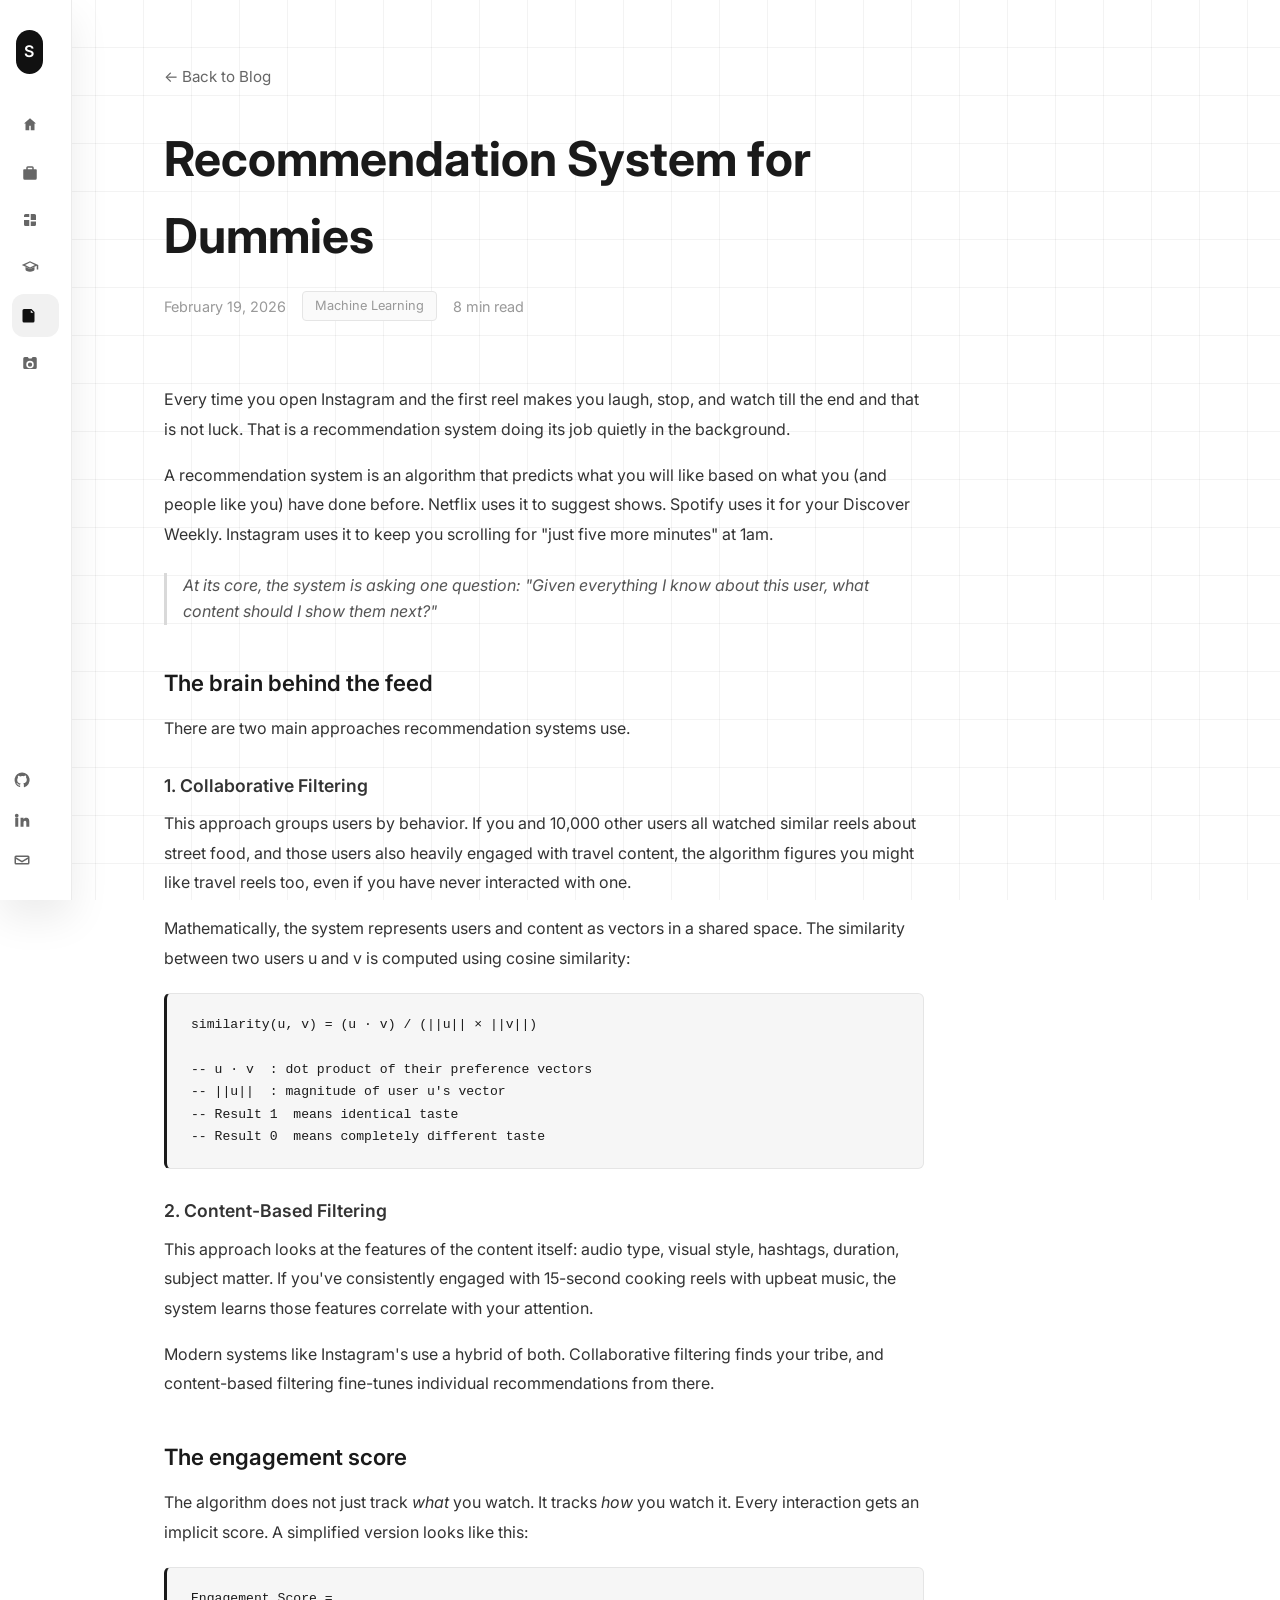
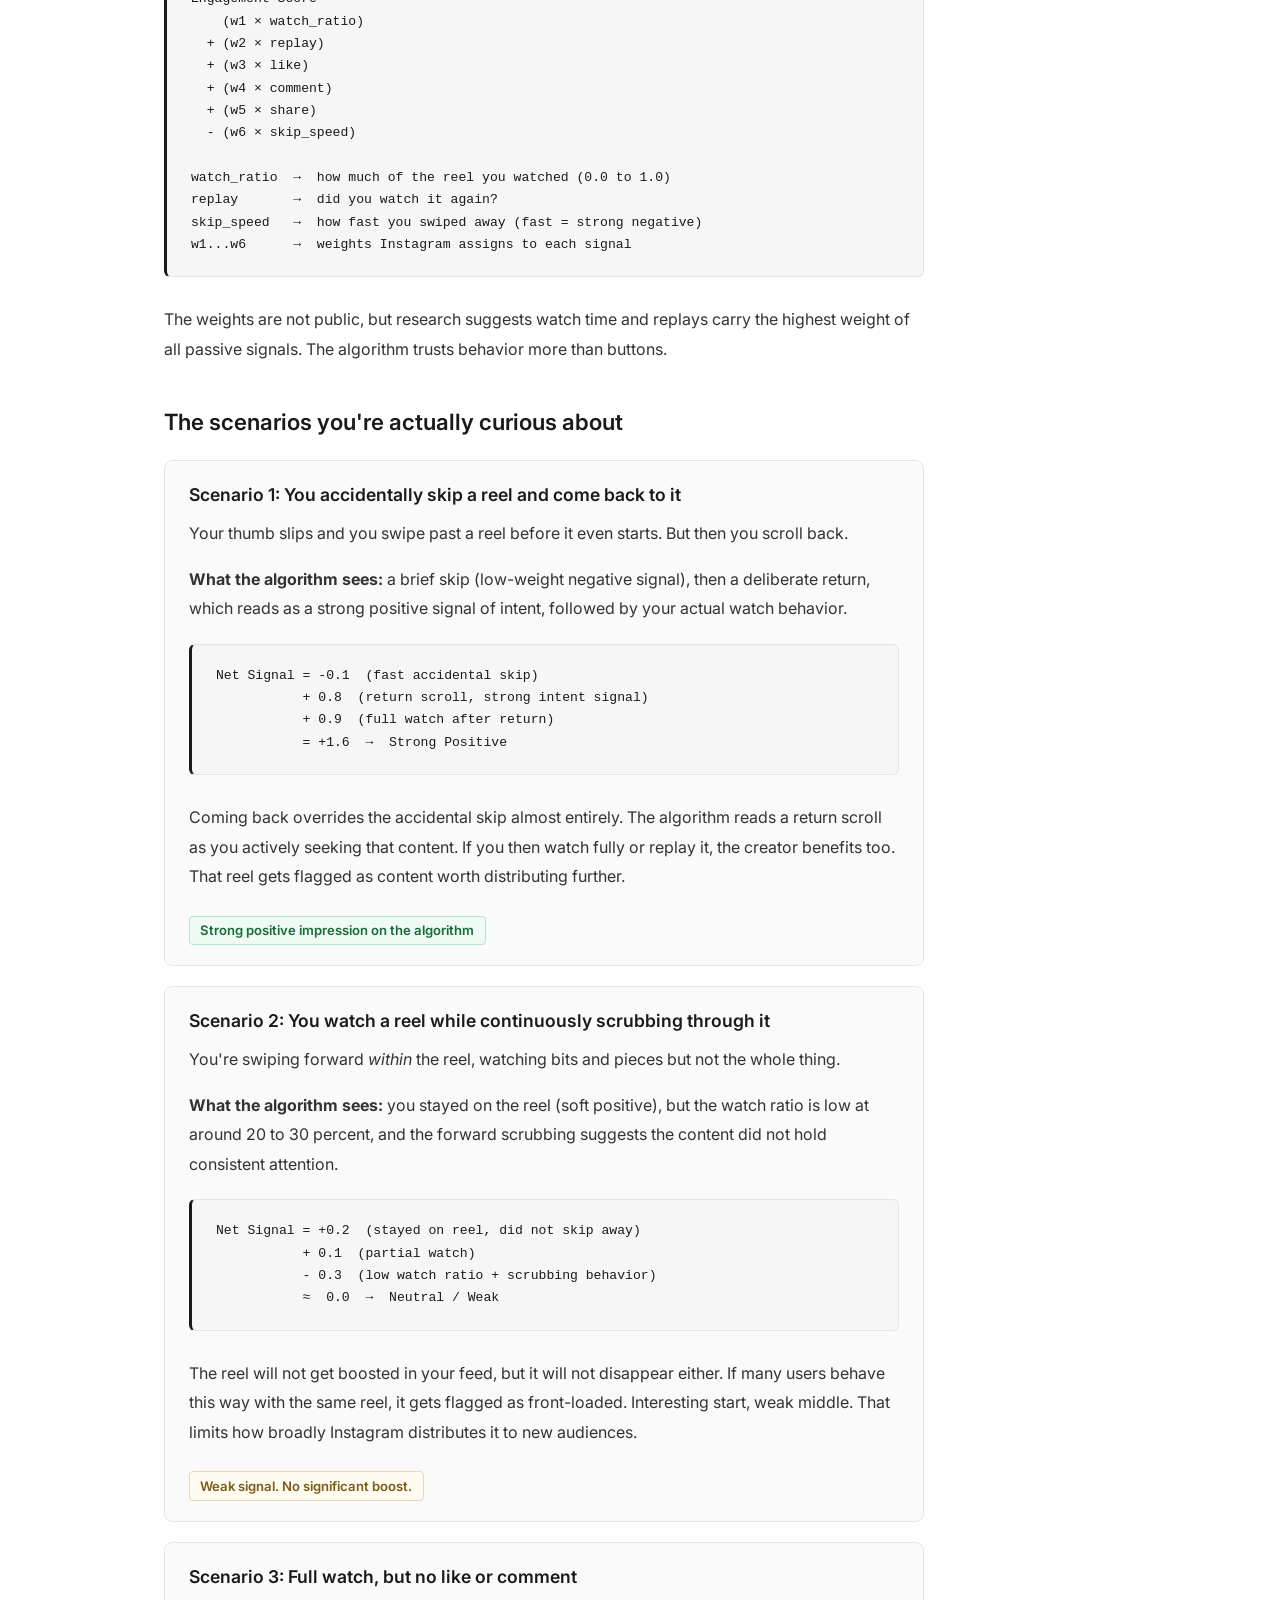
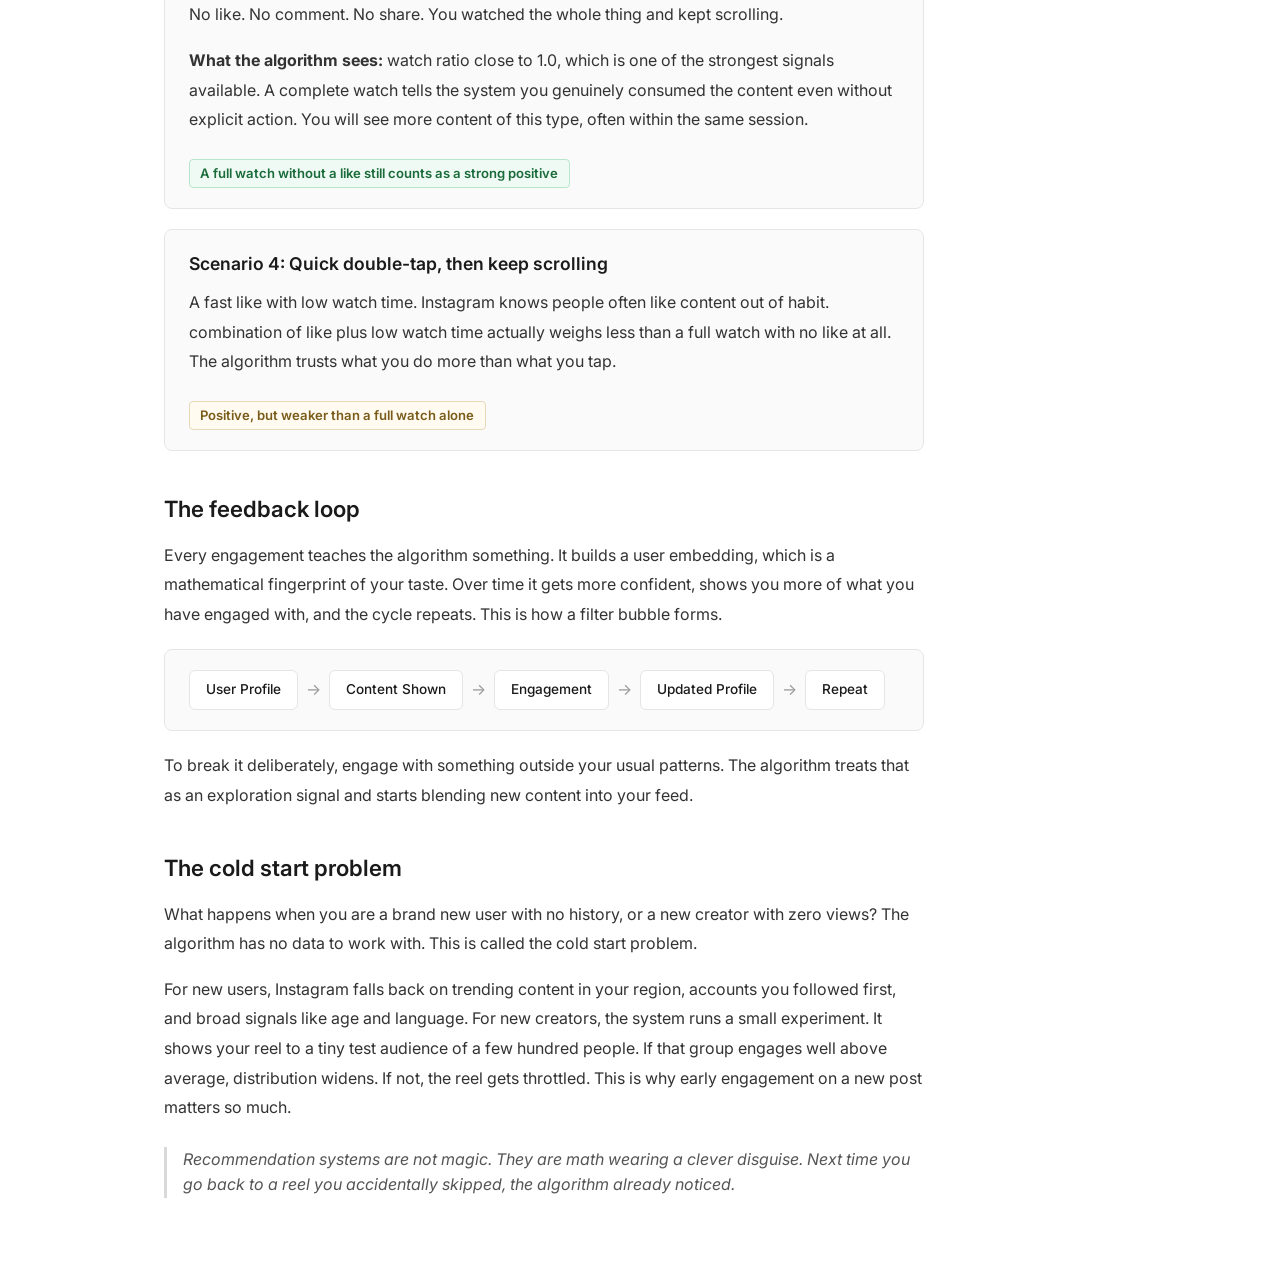
==== blog-recommendation-systems.html @ d97e8e9a "grammar" ====
<!DOCTYPE html>
<html lang="en">
<head>
    <meta charset="UTF-8">
    <meta name="viewport" content="width=device-width, initial-scale=1.0">
    <title>Recommendation Systems for Dummies | Saisrinivas</title>
    <style>
        @import url('https://fonts.googleapis.com/css2?family=Inter:wght@300;400;500;600;700&display=swap');
        
        * { margin: 0; padding: 0; box-sizing: border-box; }
        body { font-family: 'Inter', sans-serif; background: #fff; color: #1a1a1a; line-height: 1.6; position: relative; }

        ::selection {
            background: rgba(15, 118, 110, 0.2);
            color: #0f2a27;
        }

        body::before {
            content: "";
            position: fixed;
            inset: 0;
            background-image:
                linear-gradient(transparent 47px, rgba(0, 0, 0, 0.12) 48px),
                linear-gradient(90deg, transparent 47px, rgba(0, 0, 0, 0.12) 48px);
            background-size: 48px 48px;
            opacity: 0.8;
            pointer-events: none;
            z-index: 0;
        }
        
        .sidebar { position: fixed; left: 0; top: 0; bottom: 0; width: 96px; background: rgba(255, 255, 255, 0.82); -webkit-backdrop-filter: blur(18px) saturate(160%); backdrop-filter: blur(18px) saturate(160%); border-right: 1px solid rgba(0, 0, 0, 0.08); box-shadow: 0 18px 40px rgba(0, 0, 0, 0.08); padding: 1.5rem 1rem; display: flex; gap: 0.75rem; z-index: 1000; overflow: hidden; transition: width 0.25s ease; }
        .sidebar:hover, .sidebar:focus-within { width: 320px; }
        .sidebar-rail { width: 64px; background: transparent; border: none; padding: 0.5rem 0.25rem 0.5rem 0; display: flex; flex-direction: column; justify-content: space-between; border-right: 1px solid rgba(0, 0, 0, 0.08); }
        .rail-stack { display: flex; flex-direction: column; gap: 0.75rem; align-items: center; }
        .rail-logo { width: 44px; height: 44px; border-radius: 14px; background: #111111; color: #ffffff; display: grid; place-items: center; font-weight: 600; letter-spacing: 0.02em; }
        .rail-item { width: 40px; height: 40px; border-radius: 12px; display: grid; place-items: center; color: #5a5a5a; border: 1px solid transparent; transition: all 0.2s ease; text-decoration: none; }
        .rail-item:hover, .rail-item.active { background: #f1f1f1; color: #111111; border-color: #e5e5e5; }
        .rail-item svg { width: 18px; height: 18px; display: block; }
        .sidebar-main { flex: 1; background: transparent; border: none; border-radius: 0; padding: 0.5rem 0 0.5rem 0.75rem; box-shadow: none; display: flex; flex-direction: column; min-height: 100%; opacity: 0; transform: translateX(-12px); pointer-events: none; transition: opacity 0.2s ease, transform 0.2s ease; }
        .sidebar:hover .sidebar-main, .sidebar:focus-within .sidebar-main { opacity: 1; transform: translateX(0); pointer-events: auto; }
        .logo { font-size: 1.7rem; font-weight: 700; color: #1a1a1a; margin-bottom: 0.5rem; text-decoration: none; letter-spacing: -0.01em; }
        .subtitle { font-size: 0.72rem; text-transform: uppercase; letter-spacing: 0.3em; color: rgba(102, 102, 102, 0.8); margin-bottom: 2rem; }
        .nav-label, .social-label { font-size: 0.7rem; text-transform: uppercase; letter-spacing: 0.2em; color: rgba(102, 102, 102, 0.7); }
        .nav-label { margin-top: 1.5rem; padding-top: 1.5rem; border-top: 1px solid #e5e5e5; margin-bottom: 1rem; }
        .social-label { margin-top: 2rem; padding-top: 1.5rem; border-top: 1px solid #e5e5e5; margin-bottom: 0.75rem; }
        .nav-links { list-style: none; flex: 1; }
        .nav-links li { margin-bottom: 0.25rem; }
        .nav-links a { display: block; padding: 0.55rem 0.75rem 0.55rem 1.5rem; color: #666; text-decoration: none; border-radius: 8px; transition: all 0.2s ease; font-size: 0.95rem; position: relative; }
        .nav-links a::before { content: ""; position: absolute; left: 0; top: 50%; width: 12px; height: 1px; background: transparent; transform: translateY(-50%); transition: background 0.2s ease; }
        .nav-links a:hover, .nav-links a.active { color: #1a1a1a; }
        .nav-links a:hover::before, .nav-links a.active::before { background: #1a1a1a; }
        .social-links { display: flex; gap: 1rem; padding-top: 0; }
        .social-links a { color: #666; text-decoration: none; transition: color 0.2s ease; display: inline-flex; align-items: center; justify-content: center; width: 32px; height: 32px; border-radius: 8px; border: 1px solid transparent; }
        .social-links a:hover { color: #1a1a1a; border-color: #e5e5e5; }
        .social-links svg { width: 18px; height: 18px; display: block; }

        .sidebar { position: fixed; left: 0; top: 0; bottom: 0; width: 96px; background: rgba(255, 255, 255, 0.82); -webkit-backdrop-filter: blur(18px) saturate(160%); backdrop-filter: blur(18px) saturate(160%); border-right: 1px solid rgba(0, 0, 0, 0.08); box-shadow: 0 18px 40px rgba(0, 0, 0, 0.08); padding: 1.5rem 1rem; display: flex; flex-direction: column; gap: 0.75rem; z-index: 1000; overflow: hidden; transition: width 0.25s ease; }
        .sidebar:hover, .sidebar:focus-within, .sidebar.active { width: 260px; }
        .brand { display: flex; align-items: center; gap: 0.75rem; padding: 0 0.25rem; }
        .brand-mark { width: 44px; height: 44px; border-radius: 14px; background: #111111; color: #ffffff; display: grid; place-items: center; font-weight: 600; letter-spacing: 0.02em; text-decoration: none; }
        .brand-text { display: flex; flex-direction: column; gap: 0.15rem; max-width: 0; opacity: 0; overflow: hidden; white-space: nowrap; transform: translateX(-6px); transition: max-width 0.25s ease, opacity 0.2s ease, transform 0.2s ease; }
        .brand-text .logo { margin-bottom: 0; font-size: 1.05rem; }
        .brand-text .subtitle { margin-bottom: 0; }
        .nav-label, .social-label { max-width: 0; opacity: 0; overflow: hidden; white-space: nowrap; transform: translateX(-6px); transition: max-width 0.25s ease, opacity 0.2s ease, transform 0.2s ease; }
        .nav-links a { display: flex; align-items: center; gap: 0.75rem; padding: 0.6rem 0.75rem; border-radius: 12px; justify-content: center; }
        .nav-links a::before { display: none; }
        .nav-links a:hover, .nav-links a.active { background: #f1f1f1; color: #111111; }
        .nav-links a svg, .social-links a svg { width: 18px; height: 18px; display: block; flex: 0 0 auto; }
        .nav-links a span, .social-links a span { max-width: 0; opacity: 0; overflow: hidden; white-space: nowrap; transform: translateX(-6px); transition: max-width 0.25s ease, opacity 0.2s ease, transform 0.2s ease; }
        .social-links { display: flex; flex-direction: column; gap: 0.5rem; padding-top: 0; }
        .social-links a { display: flex; align-items: center; gap: 0.75rem; padding: 0.55rem 0.75rem; border-radius: 12px; justify-content: center; }
        .brand:hover .brand-text, .brand:focus-within .brand-text { max-width: 240px; opacity: 1; transform: translateX(0); }
        .sidebar:hover .nav-label, .sidebar:hover .social-label, .sidebar:focus-within .nav-label, .sidebar:focus-within .social-label, .sidebar.active .nav-label, .sidebar.active .social-label { max-width: 240px; opacity: 1; transform: translateX(0); }
        .nav-links a:hover, .nav-links a:focus-visible, .social-links a:hover, .social-links a:focus-visible { justify-content: flex-start; }
        .nav-links a:hover span, .nav-links a:focus-visible span, .social-links a:hover span, .social-links a:focus-visible span { max-width: 240px; opacity: 1; transform: translateX(0); }
        .main-content { margin-left: 120px; transition: margin-left 0.25s ease; }
        .sidebar:hover ~ .main-content, .sidebar:focus-within ~ .main-content, .sidebar.active ~ .main-content { margin-left: 300px; }
        
        .main-content { margin-left: 120px; padding: 4rem; max-width: 900px; position: relative; z-index: 1; transition: margin-left 0.25s ease; }
        .sidebar:hover ~ .main-content, .sidebar:focus-within ~ .main-content { margin-left: 340px; }
        .page-header { margin-bottom: 4rem; }
        .page-label { font-size: 0.85rem; color: #666; text-transform: uppercase; letter-spacing: 1px; margin-bottom: 1rem; }
        h1 { font-size: 3rem; font-weight: 700; margin-bottom: 1rem; }
        .page-description { font-size: 1.1rem; color: #666; line-height: 1.7; }
        
        .blog-list { display: flex; flex-direction: column; gap: 3rem; }
        .blog-post { padding-bottom: 3rem; border-bottom: 1px solid #e5e5e5; text-decoration: none; display: block; transition: transform 0.2s ease; }
        .blog-post:last-child { border-bottom: none; }
        .blog-post:hover { transform: translateX(8px); }
        .blog-post:hover h2 { color: #666; }
        .post-meta { font-size: 0.9rem; color: #999; margin-bottom: 1rem; display: flex; gap: 1rem; align-items: center; flex-wrap: wrap; }
        .post-tag { padding: 0.25rem 0.75rem; background: #fafafa; border: 1px solid #e5e5e5; border-radius: 4px; font-size: 0.8rem; }
        .blog-post h2 { font-size: 1.75rem; font-weight: 600; margin-bottom: 0.75rem; transition: color 0.2s ease; }
        .blog-post p { color: #666; line-height: 1.7; }
        .back-link { display: inline-flex; align-items: center; gap: 0.4rem; text-decoration: none; color: #666; font-size: 0.95rem; transition: color 0.2s ease; margin-bottom: 2rem; }
        .back-link:hover { color: #1a1a1a; }
        .article-content { max-width: 760px; }
        .article-content h2 { font-size: 1.4rem; font-weight: 600; margin: 2.5rem 0 0.85rem; }
        .article-content h3 { font-size: 1.1rem; font-weight: 600; margin: 1.75rem 0 0.6rem; color: #333; }
        .article-content p { color: #333; line-height: 1.85; margin-bottom: 1rem; }
        .article-content ul { margin: 0.5rem 0 1.25rem 1.25rem; color: #333; }
        .article-content li { margin-bottom: 0.5rem; line-height: 1.7; }
        .article-content blockquote { margin: 1.5rem 0; padding-left: 1rem; border-left: 3px solid #d9d9d9; color: #555; font-style: italic; }
        .article-content pre { background: #f6f6f6; border: 1px solid #e5e5e5; border-left: 3px solid #1a1a1a; border-radius: 6px; padding: 1.25rem 1.5rem; margin: 1.25rem 0 1.75rem; overflow-x: auto; font-family: 'Menlo', 'Monaco', 'Consolas', monospace; font-size: 0.82rem; line-height: 1.7; color: #1a1a1a; }
        .article-content .scenario { background: #fafafa; border: 1px solid #e5e5e5; border-radius: 8px; padding: 1.25rem 1.5rem; margin: 1.25rem 0; }
        .article-content .scenario h3 { margin-top: 0; color: #1a1a1a; }
        .article-content .verdict { display: inline-block; font-size: 0.82rem; font-weight: 600; padding: 0.2rem 0.65rem; border-radius: 4px; margin-top: 0.5rem; }
        .article-content .verdict.positive { background: #f0faf4; border: 1px solid #b8e6ca; color: #1a6b3a; }
        .article-content .verdict.neutral { background: #fffbf0; border: 1px solid #e6d9b8; color: #7a5c1a; }
        .loop-diagram { display: flex; align-items: center; flex-wrap: wrap; gap: 0.5rem; background: #fafafa; border: 1px solid #e5e5e5; border-radius: 8px; padding: 1.25rem 1.5rem; margin: 1.25rem 0; }
        .loop-step { background: #fff; border: 1px solid #e5e5e5; border-radius: 6px; padding: 0.5rem 1rem; font-size: 0.85rem; font-weight: 500; color: #1a1a1a; }
        .loop-arrow { color: #999; font-size: 1rem; }

        .sidebar { width: 72px; padding: 1.5rem 0.75rem; background: rgba(255, 255, 255, 0.9); -webkit-backdrop-filter: blur(16px) saturate(160%); backdrop-filter: blur(16px) saturate(160%); border-right: 1px solid rgba(0, 0, 0, 0.08); box-shadow: 0 18px 40px rgba(0, 0, 0, 0.08); transition: width 0.25s ease; }
        .sidebar:hover, .sidebar:focus-within { width: 260px; }
        .brand { padding: 0.25rem 0.25rem 1rem; }
        .brand-text, .nav-label, .social-label, .nav-links a span, .social-links a span { max-width: 0; opacity: 0; overflow: hidden; white-space: nowrap; transform: translateX(-6px); transition: max-width 0.25s ease, opacity 0.2s ease, transform 0.2s ease; }
        .nav-links a, .social-links a { justify-content: center; }
        .sidebar:hover .social-links, .sidebar:focus-within .social-links { flex-direction: row; gap: 0.75rem; }
        .sidebar:hover .brand-text, .sidebar:hover .nav-label, .sidebar:hover .social-label, .sidebar:hover .nav-links a span, .sidebar:hover .social-links a span, .sidebar:focus-within .brand-text, .sidebar:focus-within .nav-label, .sidebar:focus-within .social-label, .sidebar:focus-within .nav-links a span, .sidebar:focus-within .social-links a span { max-width: 240px; opacity: 1; transform: translateX(0); }
        .sidebar:hover .nav-links a, .sidebar:hover .social-links a, .sidebar:focus-within .nav-links a, .sidebar:focus-within .social-links a { justify-content: flex-start; }
        .main-content { margin-left: 100px; transition: margin-left 0.25s ease; }
        .sidebar:hover ~ .main-content, .sidebar:focus-within ~ .main-content { margin-left: 300px; }
        
        .mobile-menu-btn { display: none; position: fixed; top: 1.5rem; left: 1.5rem; z-index: 2000; background: #1a1a1a; color: white; border: none; padding: 0.75rem; border-radius: 8px; cursor: pointer; }
        
        @media (max-width: 968px) {
            .sidebar { transform: translateX(-100%); transition: transform 0.3s ease; }
            .sidebar.active { transform: translateX(0); }
            .main-content { margin-left: 0; padding: 2rem; padding-top: 5rem; }
            .mobile-menu-btn { display: block; }
            .loop-diagram { flex-direction: column; align-items: flex-start; }
        }
    </style>
</head>
<body>
    <button class="mobile-menu-btn" onclick="toggleMenu()">☰</button>
    
    <nav class="sidebar" id="sidebar">
        <div class="brand">
            <a href="index.html" class="brand-mark" aria-label="Home">S</a>
            <div class="brand-text">
                <a href="index.html" class="logo">Saisrinivas</a>
                <div class="subtitle">Software Engineer</div>
            </div>
        </div>

        <ul class="nav-links">
            <li>
                <a href="index.html">
                    <svg viewBox="0 0 24 24" aria-hidden="true"><path fill="currentColor" d="M12 3l8 7h-2v9h-5v-6H11v6H6v-9H4l8-7Z"/></svg>
                    <span>Home</span>
                </a>
            </li>
            <li>
                <a href="experience.html">
                    <svg viewBox="0 0 24 24" aria-hidden="true"><path fill="currentColor" d="M7 7V5a2 2 0 0 1 2-2h6a2 2 0 0 1 2 2v2h3a1 1 0 0 1 1 1v11a2 2 0 0 1-2 2H5a2 2 0 0 1-2-2V8a1 1 0 0 1 1-1h3Zm2-2v2h6V5H9Zm-4 7h14v7H5v-7Z"/></svg>
                    <span>Experience</span>
                </a>
            </li>
            <li>
                <a href="projects.html">
                    <svg viewBox="0 0 24 24" aria-hidden="true"><path fill="currentColor" d="M4 6a2 2 0 0 1 2-2h5v4H4V6Zm0 6h7v8H6a2 2 0 0 1-2-2v-6Zm9-8h5a2 2 0 0 1 2 2v6h-7V4Zm0 10h7v4a2 2 0 0 1-2 2h-5v-6Z"/></svg>
                    <span>Projects</span>
                </a>
            </li>
            <li>
                <a href="education.html">
                    <svg viewBox="0 0 24 24" aria-hidden="true"><path fill="currentColor" d="M12 3 1 8l11 5 9-4.09V14h2V8L12 3Zm0 8.2L5.5 8 12 4.8 18.5 8 12 11.2ZM6 10.6V14c0 1.66 2.69 3 6 3s6-1.34 6-3v-3.4l-6 2.7-6-2.7Z"/></svg>
                    <span>Education</span>
                </a>
            </li>
            <li>
                <a href="blog.html" class="active">
                    <svg viewBox="0 0 24 24" aria-hidden="true"><path fill="currentColor" d="M4 4h10l4 4v12a2 2 0 0 1-2 2H4a2 2 0 0 1-2-2V6a2 2 0 0 1 2-2Zm9 1.5V9h3.5L13 5.5ZM7 12h10v2H7v-2Zm0 4h10v2H7v-2Z"/></svg>
                    <span>Blog</span>
                </a>
            </li>
            <li>
                <a href="photography.html">
                    <svg viewBox="0 0 24 24" aria-hidden="true"><path fill="currentColor" d="M9 4l1.5 2H14l1.5-2H19a2 2 0 0 1 2 2v12a2 2 0 0 1-2 2H5a2 2 0 0 1-2-2V6a2 2 0 0 1 2-2h4Zm3 5a5 5 0 1 0 0 10 5 5 0 0 0 0-10Zm0 2.2A2.8 2.8 0 1 1 12 17a2.8 2.8 0 0 1 0-5.6Z"/></svg>
                    <span>Photography</span>
                </a>
            </li>
        </ul>

        <div class="social-label">Connect</div>
        <div class="social-links">
            <a href="https://github.com/saisrinivas7" target="_blank" aria-label="GitHub">
                <svg viewBox="0 0 24 24" aria-hidden="true"><path fill="currentColor" d="M12 2a10 10 0 0 0-3.16 19.48c.5.09.68-.22.68-.48 0-.24-.01-.87-.01-1.7-2.78.6-3.37-1.17-3.37-1.17-.45-1.15-1.11-1.46-1.11-1.46-.9-.62.07-.61.07-.61 1 .07 1.53 1.03 1.53 1.03.9 1.53 2.36 1.09 2.94.83.09-.65.35-1.09.63-1.34-2.22-.25-4.56-1.11-4.56-4.95 0-1.09.39-1.98 1.03-2.68-.1-.25-.45-1.27.1-2.64 0 0 .84-.27 2.75 1.02A9.57 9.57 0 0 1 12 6.8c.85 0 1.71.11 2.51.33 1.9-1.29 2.74-1.02 2.74-1.02.55 1.37.2 2.39.1 2.64.64.7 1.03 1.59 1.03 2.68 0 3.85-2.34 4.7-4.57 4.95.36.32.68.94.68 1.9 0 1.37-.01 2.47-.01 2.8 0 .27.18.58.69.48A10 10 0 0 0 12 2Z"/></svg>
                <span>GitHub</span>
            </a>
            <a href="https://linkedin.com/in/saisrinivas7" target="_blank" aria-label="LinkedIn">
                <svg viewBox="0 0 24 24" aria-hidden="true"><path fill="currentColor" d="M4.98 3.5a2.5 2.5 0 1 1 0 5 2.5 2.5 0 0 1 0-5ZM3 9h4v12H3V9Zm7.5 0H14v1.7h.06c.48-.9 1.64-1.86 3.38-1.86 3.62 0 4.29 2.38 4.29 5.47V21h-4v-5.14c0-1.23-.02-2.81-1.71-2.81-1.72 0-1.98 1.34-1.98 2.72V21h-4V9Z"/></svg>
                <span>LinkedIn</span>
            </a>
            <a href="mailto:ssmamunuru@gmail.com" aria-label="Email">
                <svg viewBox="0 0 24 24" aria-hidden="true"><path fill="currentColor" d="M4 6h16a2 2 0 0 1 2 2v8a2 2 0 0 1-2 2H4a2 2 0 0 1-2-2V8a2 2 0 0 1 2-2Zm0 2v.3l8 4.8 8-4.8V8H4Zm16 8V10.6l-7.38 4.43a1.5 1.5 0 0 1-1.24 0L4 10.6V16h16Z"/></svg>
                <span>Email</span>
            </a>
        </div>
    </nav>
    
    <main class="main-content">
        <div class="page-header">
            <a href="blog.html" class="back-link">← Back to Blog</a>
            <h1>Recommendation System for Dummies</h1>
            <div class="post-meta">
                <span>February 19, 2026</span>
                <span class="post-tag">Machine Learning</span>
                <span>8 min read</span>
            </div>
        </div>

        <article class="article-content">

            <p>Every time you open Instagram and the first reel makes you laugh, stop, and watch till the end and that is not luck. That is a recommendation system doing its job quietly in the background.</p>
            <p>A recommendation system is an algorithm that predicts what you will like based on what you (and people like you) have done before. Netflix uses it to suggest shows. Spotify uses it for your Discover Weekly. Instagram uses it to keep you scrolling for "just five more minutes" at 1am.</p>

            <blockquote>At its core, the system is asking one question: "Given everything I know about this user, what content should I show them next?"</blockquote>

            <h2>The brain behind the feed</h2>
            <p>There are two main approaches recommendation systems use.</p>

            <h3>1. Collaborative Filtering</h3>
            <p>This approach groups users by behavior. If you and 10,000 other users all watched similar reels about street food, and those users also heavily engaged with travel content, the algorithm figures you might like travel reels too, even if you have never interacted with one.</p>
            <p>Mathematically, the system represents users and content as vectors in a shared space. The similarity between two users u and v is computed using cosine similarity:</p>
            <pre>similarity(u, v) = (u · v) / (||u|| × ||v||)

-- u · v  : dot product of their preference vectors
-- ||u||  : magnitude of user u's vector
-- Result 1  means identical taste
-- Result 0  means completely different taste</pre>

            <h3>2. Content-Based Filtering</h3>
            <p>This approach looks at the features of the content itself: audio type, visual style, hashtags, duration, subject matter. If you've consistently engaged with 15-second cooking reels with upbeat music, the system learns those features correlate with your attention.</p>
            <p>Modern systems like Instagram's use a hybrid of both. Collaborative filtering finds your tribe, and content-based filtering fine-tunes individual recommendations from there.</p>

            <h2>The engagement score</h2>
            <p>The algorithm does not just track <em>what</em> you watch. It tracks <em>how</em> you watch it. Every interaction gets an implicit score. A simplified version looks like this:</p>
            <pre>Engagement Score =
    (w1 × watch_ratio)
  + (w2 × replay)
  + (w3 × like)
  + (w4 × comment)
  + (w5 × share)
  - (w6 × skip_speed)

watch_ratio  →  how much of the reel you watched (0.0 to 1.0)
replay       →  did you watch it again?
skip_speed   →  how fast you swiped away (fast = strong negative)
w1...w6      →  weights Instagram assigns to each signal</pre>
            <p>The weights are not public, but research suggests watch time and replays carry the highest weight of all passive signals. The algorithm trusts behavior more than buttons.</p>

            <h2>The scenarios you're actually curious about</h2>

            <div class="scenario">
                <h3>Scenario 1: You accidentally skip a reel and come back to it</h3>
                <p>Your thumb slips and you swipe past a reel before it even starts. But then you scroll back.</p>
                <p><strong>What the algorithm sees:</strong> a brief skip (low-weight negative signal), then a deliberate return, which reads as a strong positive signal of intent, followed by your actual watch behavior.</p>
                <pre>Net Signal = -0.1  (fast accidental skip)
           + 0.8  (return scroll, strong intent signal)
           + 0.9  (full watch after return)
           = +1.6  →  Strong Positive</pre>
                <p>Coming back overrides the accidental skip almost entirely. The algorithm reads a return scroll as you actively seeking that content. If you then watch fully or replay it, the creator benefits too. That reel gets flagged as content worth distributing further.</p>
                <span class="verdict positive">Strong positive impression on the algorithm</span>
            </div>

            <div class="scenario">
                <h3>Scenario 2: You watch a reel while continuously scrubbing through it</h3>
                <p>You're swiping forward <em>within</em> the reel, watching bits and pieces but not the whole thing.</p>
                <p><strong>What the algorithm sees:</strong> you stayed on the reel (soft positive), but the watch ratio is low at around 20 to 30 percent, and the forward scrubbing suggests the content did not hold consistent attention.</p>
                <pre>Net Signal = +0.2  (stayed on reel, did not skip away)
           + 0.1  (partial watch)
           - 0.3  (low watch ratio + scrubbing behavior)
           ≈  0.0  →  Neutral / Weak</pre>
                <p>The reel will not get boosted in your feed, but it will not disappear either. If many users behave this way with the same reel, it gets flagged as front-loaded. Interesting start, weak middle. That limits how broadly Instagram distributes it to new audiences.</p>
                <span class="verdict neutral">Weak signal. No significant boost.</span>
            </div>

            <div class="scenario">
                <h3>Scenario 3: Full watch, but no like or comment</h3>
                <p>No like. No comment. No share. You watched the whole thing and kept scrolling.</p>
                <p><strong>What the algorithm sees:</strong> watch ratio close to 1.0, which is one of the strongest signals available. A complete watch tells the system you genuinely consumed the content even without explicit action. You will see more content of this type, often within the same session.</p>
                <span class="verdict positive">A full watch without a like still counts as a strong positive</span>
            </div>

            <div class="scenario">
                <h3>Scenario 4: Quick double-tap, then keep scrolling</h3>
                <p>A fast like with low watch time. Instagram knows people often like content out of habit. combination of like plus low watch time actually weighs less than a full watch with no like at all. The algorithm trusts what you do more than what you tap.</p>
                <span class="verdict neutral">Positive, but weaker than a full watch alone</span>
            </div>

            <h2>The feedback loop</h2>
            <p>Every engagement teaches the algorithm something. It builds a user embedding, which is a mathematical fingerprint of your taste. Over time it gets more confident, shows you more of what you have engaged with, and the cycle repeats. This is how a filter bubble forms.</p>

            <div class="loop-diagram">
                <span class="loop-step">User Profile</span>
                <span class="loop-arrow">→</span>
                <span class="loop-step">Content Shown</span>
                <span class="loop-arrow">→</span>
                <span class="loop-step">Engagement</span>
                <span class="loop-arrow">→</span>
                <span class="loop-step">Updated Profile</span>
                <span class="loop-arrow">→</span>
                <span class="loop-step">Repeat</span>
            </div>

            <p>To break it deliberately, engage with something outside your usual patterns. The algorithm treats that as an exploration signal and starts blending new content into your feed.</p>

            <h2>The cold start problem</h2>
            <p>What happens when you are a brand new user with no history, or a new creator with zero views? The algorithm has no data to work with. This is called the cold start problem.</p>
            <p>For new users, Instagram falls back on trending content in your region, accounts you followed first, and broad signals like age and language. For new creators, the system runs a small experiment. It shows your reel to a tiny test audience of a few hundred people. If that group engages well above average, distribution widens. If not, the reel gets throttled. This is why early engagement on a new post matters so much.</p>

            <blockquote>Recommendation systems are not magic. They are math wearing a clever disguise. Next time you go back to a reel you accidentally skipped, the algorithm already noticed.</blockquote>

        </article>
    </main>
    
    <script>
        function toggleMenu() { document.getElementById('sidebar').classList.toggle('active'); }
        document.addEventListener('click', (e) => {
            const sidebar = document.getElementById('sidebar');
            const menuBtn = document.querySelector('.mobile-menu-btn');
            if (window.innerWidth <= 968 && !sidebar.contains(e.target) && !menuBtn.contains(e.target) && sidebar.classList.contains('active')) {
                sidebar.classList.remove('active');
            }
        });
    </script>
</body>
</html>
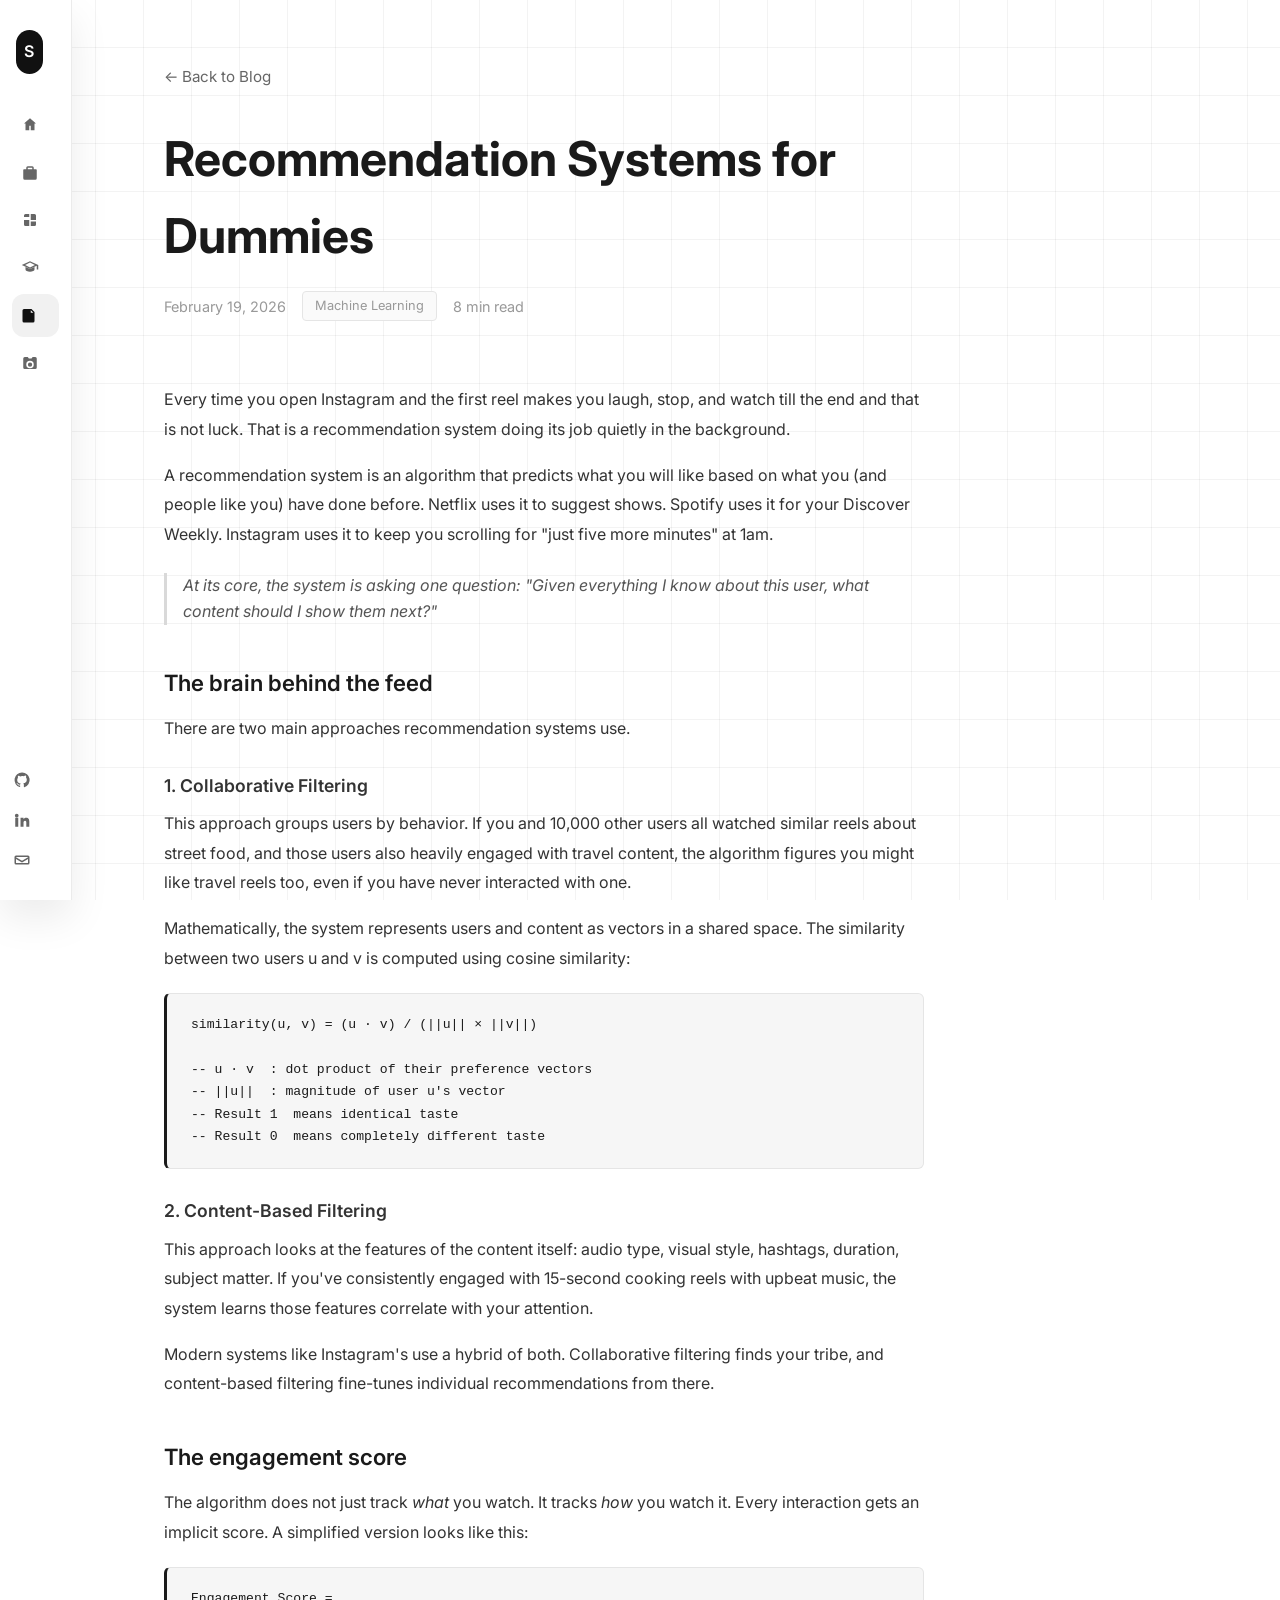
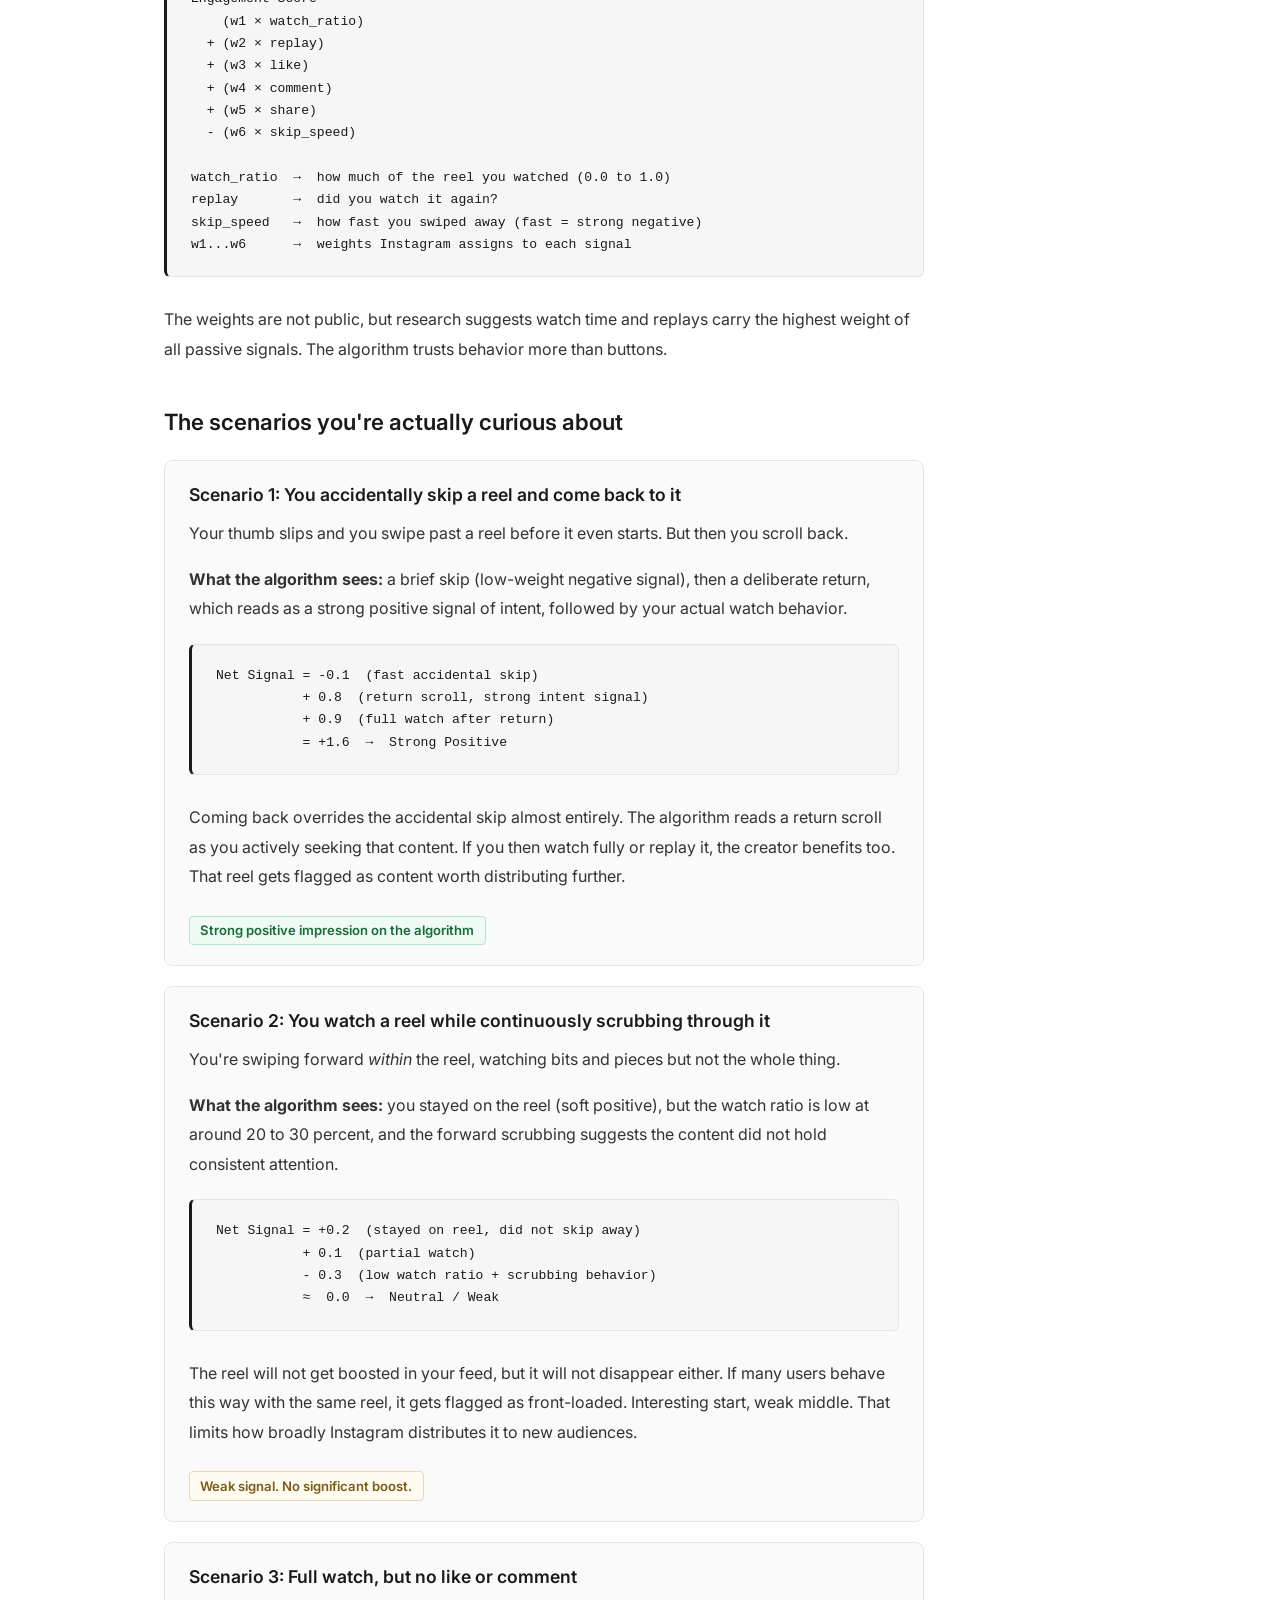
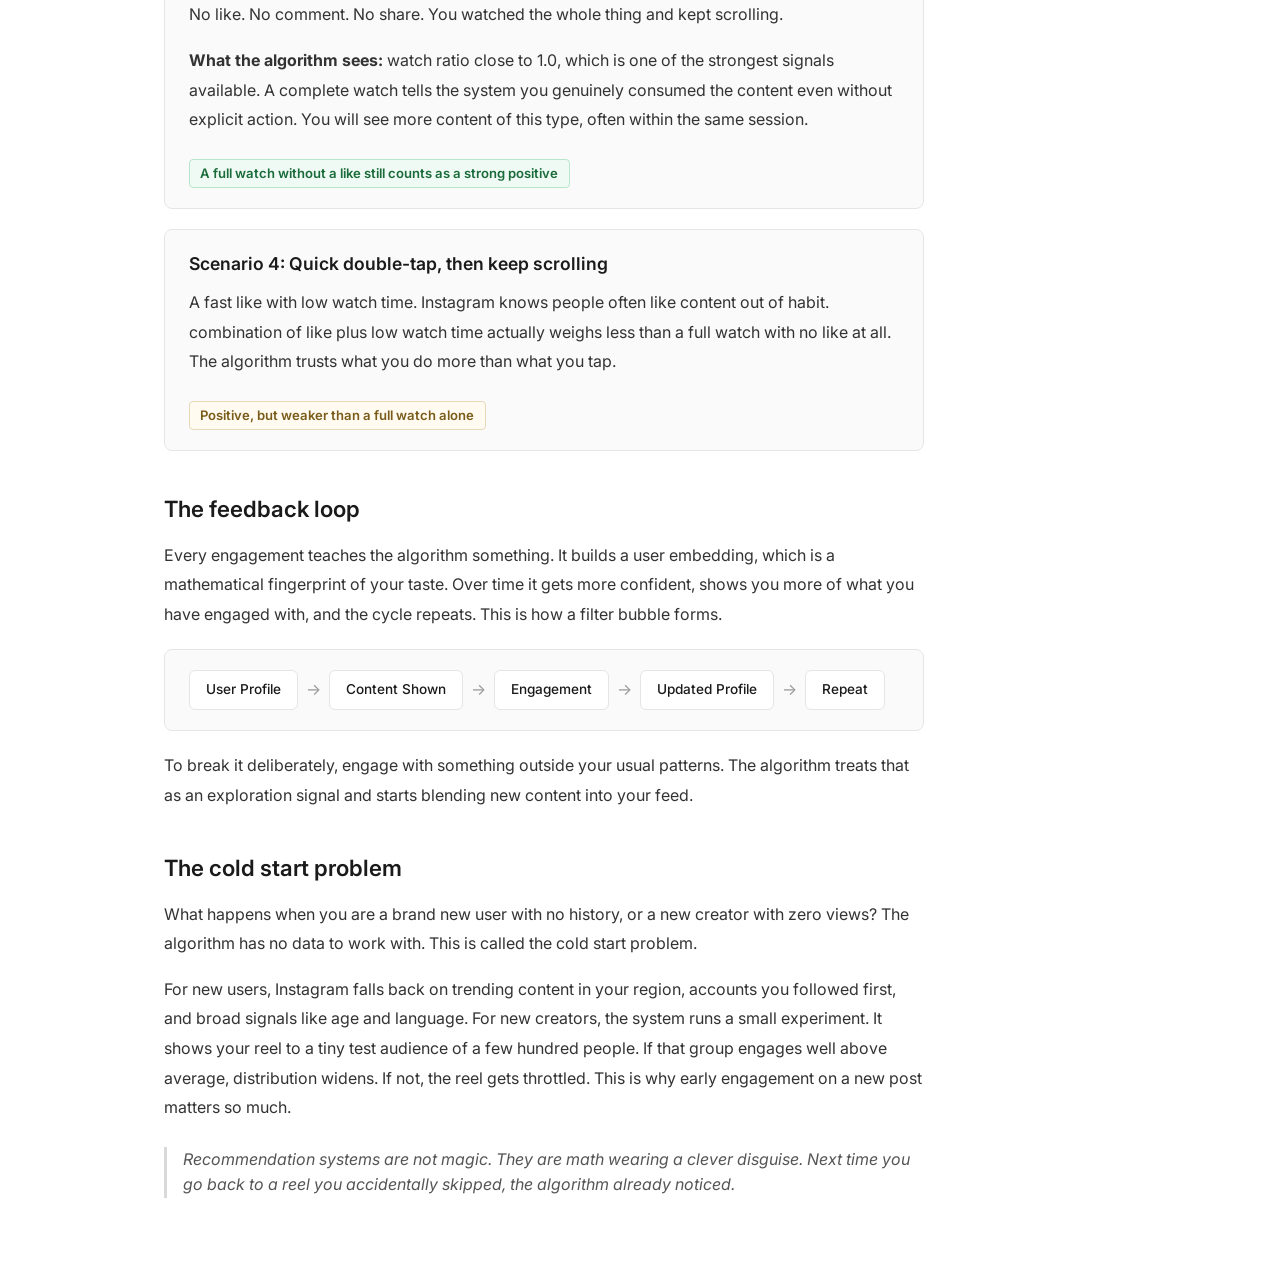
==== commit 1e975774: "grammar" ====
--- a/blog-recommendation-systems.html
+++ b/blog-recommendation-systems.html
@@ -204,7 +204,7 @@
     <main class="main-content">
         <div class="page-header">
             <a href="blog.html" class="back-link">← Back to Blog</a>
-            <h1>Recommendation System for Dummies</h1>
+            <h1>Recommendation Systems for Dummies</h1>
             <div class="post-meta">
                 <span>February 19, 2026</span>
                 <span class="post-tag">Machine Learning</span>
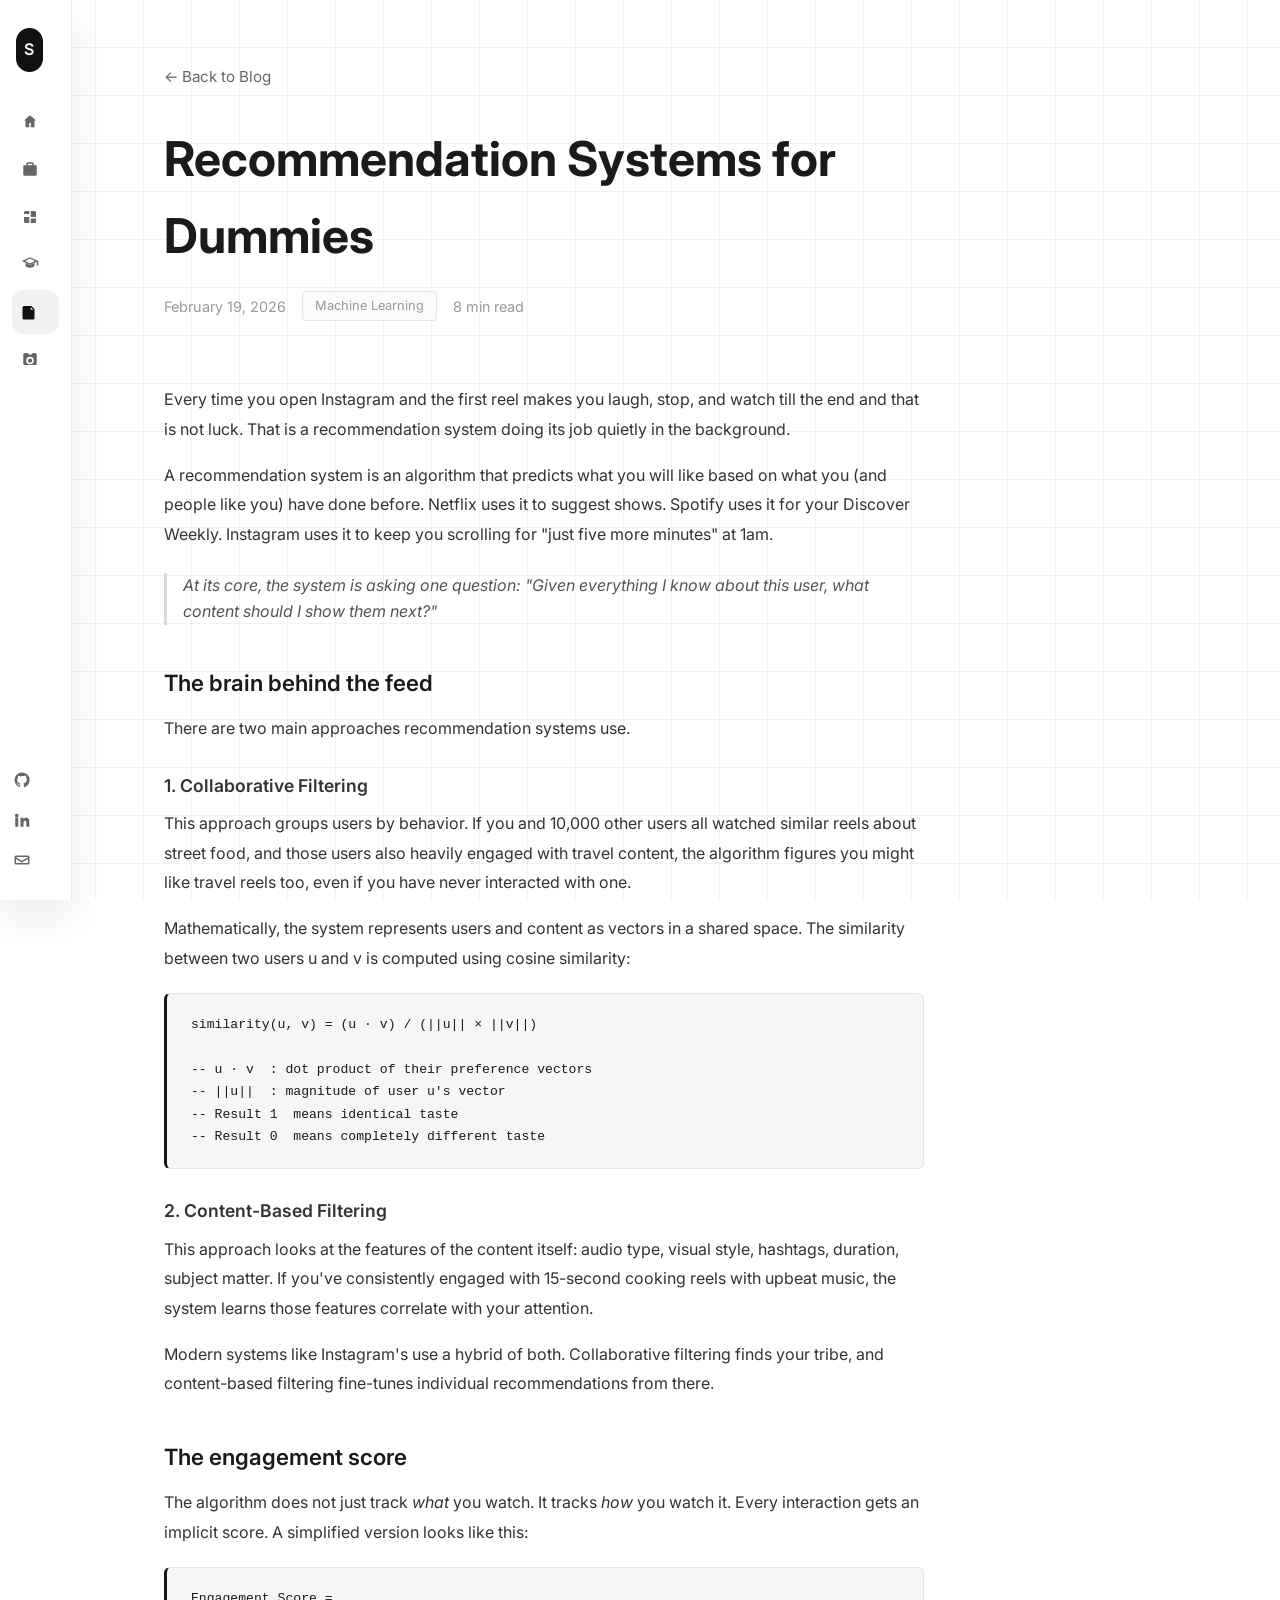
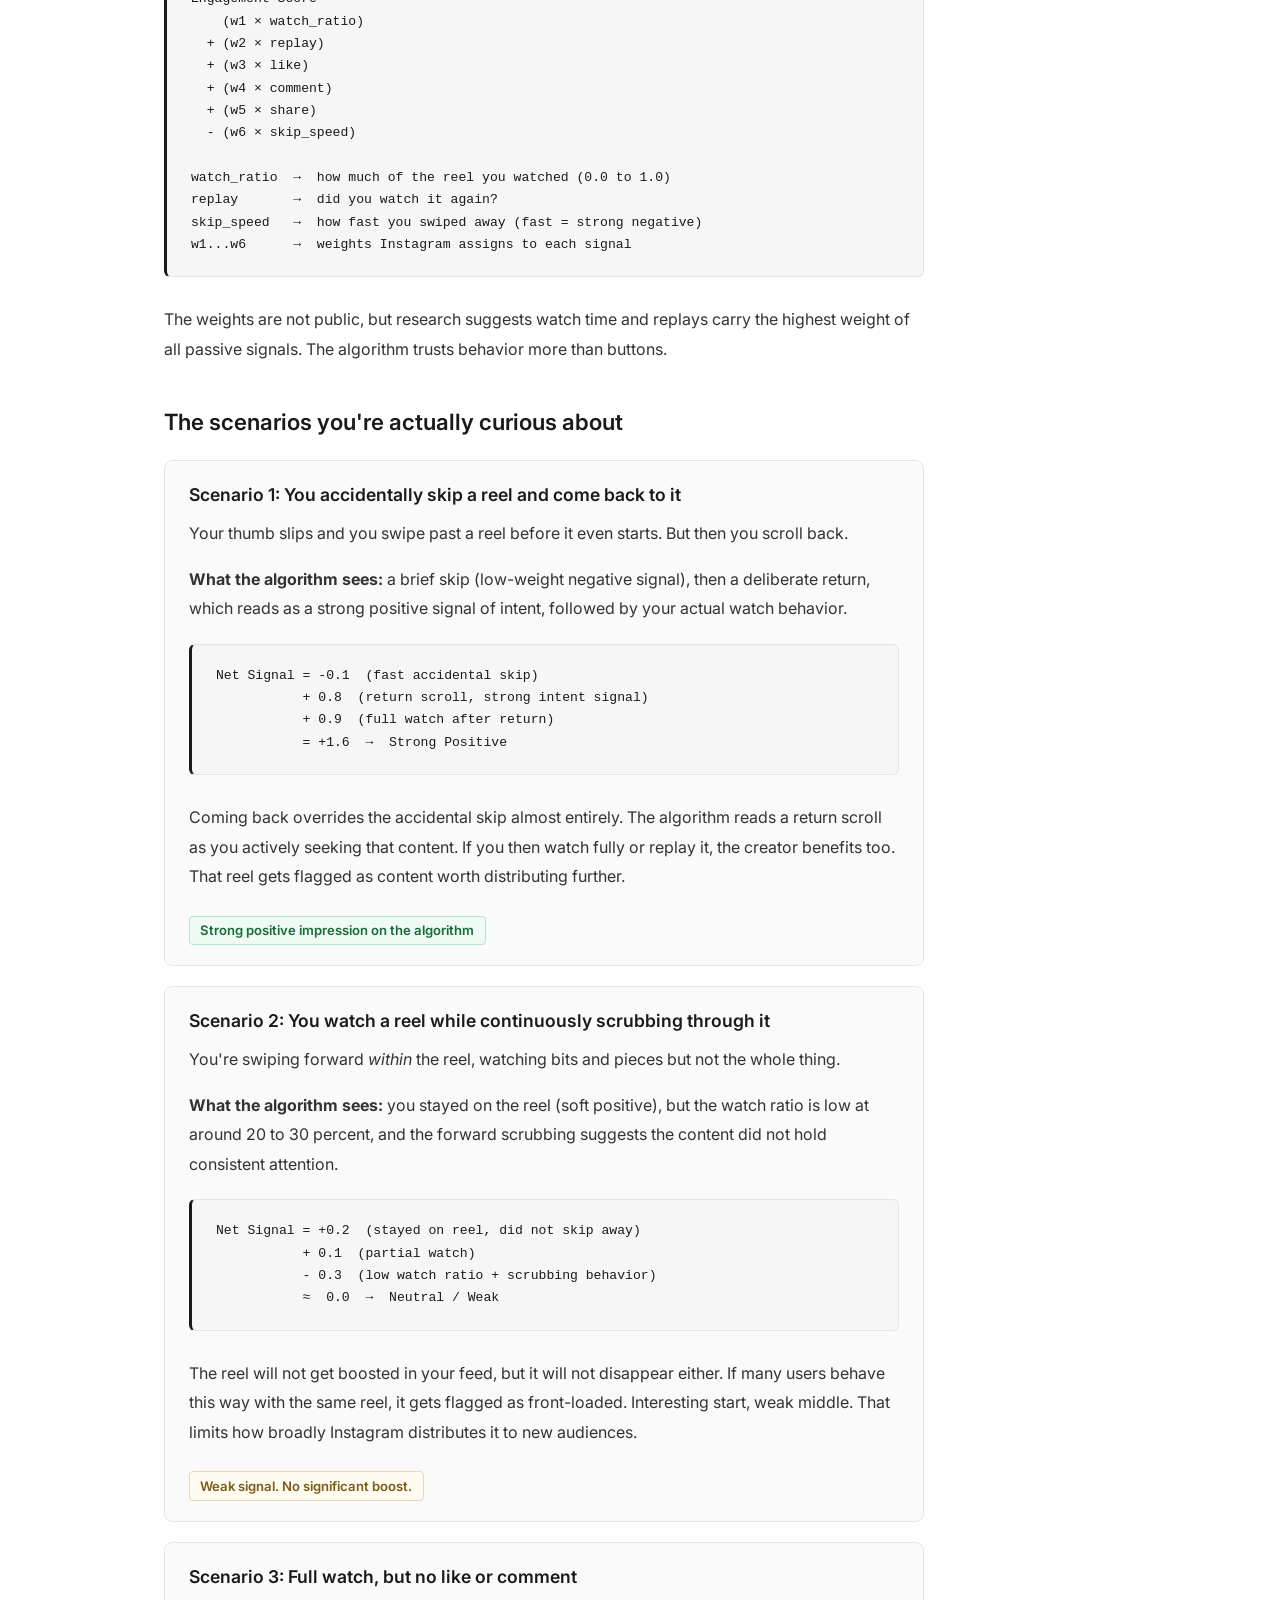
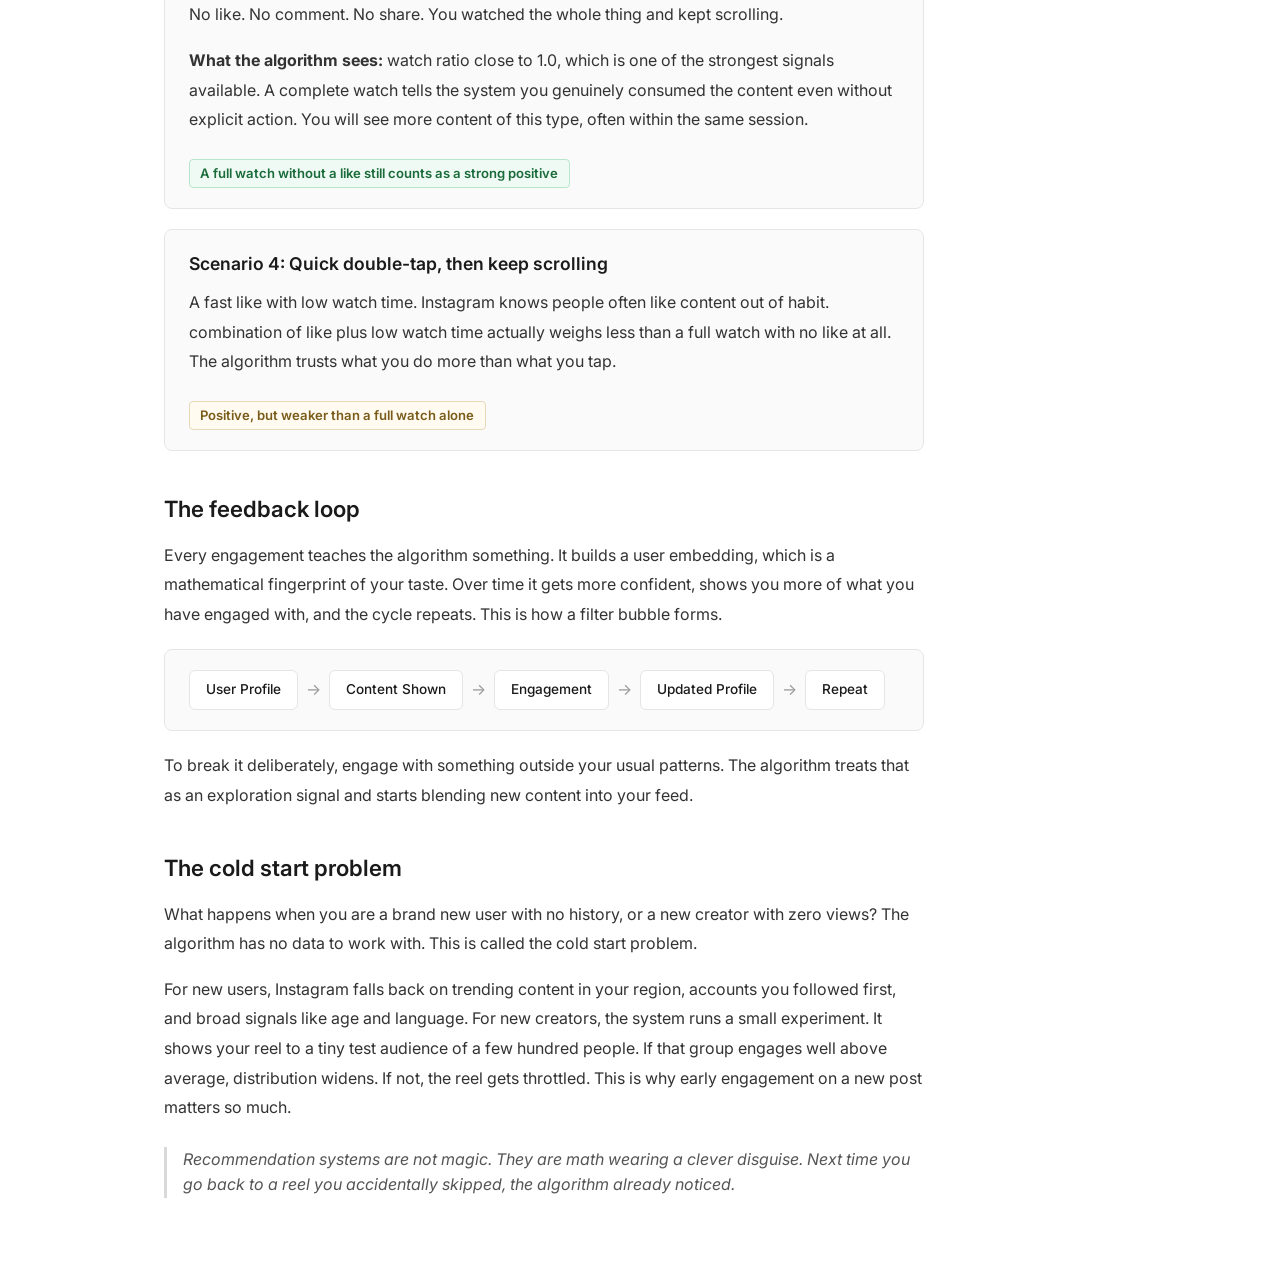
==== commit 3f3a6394: "side bar fix" ====
--- a/blog-recommendation-systems.html
+++ b/blog-recommendation-systems.html
@@ -3,6 +3,7 @@
 <head>
     <meta charset="UTF-8">
     <meta name="viewport" content="width=device-width, initial-scale=1.0">
+    <link rel="icon" type="image/svg+xml" href="favicon.svg">
     <title>Recommendation Systems for Dummies | Saisrinivas</title>
     <style>
         @import url('https://fonts.googleapis.com/css2?family=Inter:wght@300;400;500;600;700&display=swap');
@@ -28,7 +29,7 @@
             z-index: 0;
         }
         
-        .sidebar { position: fixed; left: 0; top: 0; bottom: 0; width: 96px; background: rgba(255, 255, 255, 0.82); -webkit-backdrop-filter: blur(18px) saturate(160%); backdrop-filter: blur(18px) saturate(160%); border-right: 1px solid rgba(0, 0, 0, 0.08); box-shadow: 0 18px 40px rgba(0, 0, 0, 0.08); padding: 1.5rem 1rem; display: flex; gap: 0.75rem; z-index: 1000; overflow: hidden; transition: width 0.25s ease; }
+        .sidebar { position: fixed; left: 0; top: 0; bottom: 0; width: 96px; background: rgba(255, 255, 255, 0.82); -webkit-backdrop-filter: blur(18px) saturate(160%); backdrop-filter: blur(18px) saturate(160%); border-right: 1px solid rgba(0, 0, 0, 0.08); box-shadow: 0 18px 40px rgba(0, 0, 0, 0.08); padding: 1.5rem 1rem; display: flex; gap: 0.75rem; z-index: 1000; overflow: hidden; transition: width 0.42s ease; }
         .sidebar:hover, .sidebar:focus-within { width: 320px; }
         .sidebar-rail { width: 64px; background: transparent; border: none; padding: 0.5rem 0.25rem 0.5rem 0; display: flex; flex-direction: column; justify-content: space-between; border-right: 1px solid rgba(0, 0, 0, 0.08); }
         .rail-stack { display: flex; flex-direction: column; gap: 0.75rem; align-items: center; }
@@ -54,7 +55,7 @@
         .social-links a:hover { color: #1a1a1a; border-color: #e5e5e5; }
         .social-links svg { width: 18px; height: 18px; display: block; }
 
-        .sidebar { position: fixed; left: 0; top: 0; bottom: 0; width: 96px; background: rgba(255, 255, 255, 0.82); -webkit-backdrop-filter: blur(18px) saturate(160%); backdrop-filter: blur(18px) saturate(160%); border-right: 1px solid rgba(0, 0, 0, 0.08); box-shadow: 0 18px 40px rgba(0, 0, 0, 0.08); padding: 1.5rem 1rem; display: flex; flex-direction: column; gap: 0.75rem; z-index: 1000; overflow: hidden; transition: width 0.25s ease; }
+        .sidebar { position: fixed; left: 0; top: 0; bottom: 0; width: 96px; background: rgba(255, 255, 255, 0.82); -webkit-backdrop-filter: blur(18px) saturate(160%); backdrop-filter: blur(18px) saturate(160%); border-right: 1px solid rgba(0, 0, 0, 0.08); box-shadow: 0 18px 40px rgba(0, 0, 0, 0.08); padding: 1.5rem 1rem; display: flex; flex-direction: column; gap: 0.75rem; z-index: 1000; overflow: hidden; transition: width 0.42s ease; }
         .sidebar:hover, .sidebar:focus-within, .sidebar.active { width: 260px; }
         .brand { display: flex; align-items: center; gap: 0.75rem; padding: 0 0.25rem; }
         .brand-mark { width: 44px; height: 44px; border-radius: 14px; background: #111111; color: #ffffff; display: grid; place-items: center; font-weight: 600; letter-spacing: 0.02em; text-decoration: none; }
@@ -73,10 +74,10 @@
         .sidebar:hover .nav-label, .sidebar:hover .social-label, .sidebar:focus-within .nav-label, .sidebar:focus-within .social-label, .sidebar.active .nav-label, .sidebar.active .social-label { max-width: 240px; opacity: 1; transform: translateX(0); }
         .nav-links a:hover, .nav-links a:focus-visible, .social-links a:hover, .social-links a:focus-visible { justify-content: flex-start; }
         .nav-links a:hover span, .nav-links a:focus-visible span, .social-links a:hover span, .social-links a:focus-visible span { max-width: 240px; opacity: 1; transform: translateX(0); }
-        .main-content { margin-left: 120px; transition: margin-left 0.25s ease; }
+        .main-content { margin-left: 120px; transition: margin-left 0.42s ease; }
         .sidebar:hover ~ .main-content, .sidebar:focus-within ~ .main-content, .sidebar.active ~ .main-content { margin-left: 300px; }
         
-        .main-content { margin-left: 120px; padding: 4rem; max-width: 900px; position: relative; z-index: 1; transition: margin-left 0.25s ease; }
+        .main-content { margin-left: 120px; padding: 4rem; max-width: 900px; position: relative; z-index: 1; transition: margin-left 0.42s ease; }
         .sidebar:hover ~ .main-content, .sidebar:focus-within ~ .main-content { margin-left: 340px; }
         .page-header { margin-bottom: 4rem; }
         .page-label { font-size: 0.85rem; color: #666; text-transform: uppercase; letter-spacing: 1px; margin-bottom: 1rem; }
@@ -111,7 +112,7 @@
         .loop-step { background: #fff; border: 1px solid #e5e5e5; border-radius: 6px; padding: 0.5rem 1rem; font-size: 0.85rem; font-weight: 500; color: #1a1a1a; }
         .loop-arrow { color: #999; font-size: 1rem; }
 
-        .sidebar { width: 72px; padding: 1.5rem 0.75rem; background: rgba(255, 255, 255, 0.9); -webkit-backdrop-filter: blur(16px) saturate(160%); backdrop-filter: blur(16px) saturate(160%); border-right: 1px solid rgba(0, 0, 0, 0.08); box-shadow: 0 18px 40px rgba(0, 0, 0, 0.08); transition: width 0.25s ease; }
+        .sidebar { width: 72px; padding: 1.5rem 0.75rem; background: rgba(255, 255, 255, 0.9); -webkit-backdrop-filter: blur(16px) saturate(160%); backdrop-filter: blur(16px) saturate(160%); border-right: 1px solid rgba(0, 0, 0, 0.08); box-shadow: 0 18px 40px rgba(0, 0, 0, 0.08); transition: width 0.42s ease; }
         .sidebar:hover, .sidebar:focus-within { width: 260px; }
         .brand { padding: 0.25rem 0.25rem 1rem; }
         .brand-text, .nav-label, .social-label, .nav-links a span, .social-links a span { max-width: 0; opacity: 0; overflow: hidden; white-space: nowrap; transform: translateX(-6px); transition: max-width 0.25s ease, opacity 0.2s ease, transform 0.2s ease; }
@@ -119,7 +120,7 @@
         .sidebar:hover .social-links, .sidebar:focus-within .social-links { flex-direction: row; gap: 0.75rem; }
         .sidebar:hover .brand-text, .sidebar:hover .nav-label, .sidebar:hover .social-label, .sidebar:hover .nav-links a span, .sidebar:hover .social-links a span, .sidebar:focus-within .brand-text, .sidebar:focus-within .nav-label, .sidebar:focus-within .social-label, .sidebar:focus-within .nav-links a span, .sidebar:focus-within .social-links a span { max-width: 240px; opacity: 1; transform: translateX(0); }
         .sidebar:hover .nav-links a, .sidebar:hover .social-links a, .sidebar:focus-within .nav-links a, .sidebar:focus-within .social-links a { justify-content: flex-start; }
-        .main-content { margin-left: 100px; transition: margin-left 0.25s ease; }
+        .main-content { margin-left: 100px; transition: margin-left 0.42s ease; }
         .sidebar:hover ~ .main-content, .sidebar:focus-within ~ .main-content { margin-left: 300px; }
         
         .mobile-menu-btn { display: none; position: fixed; top: 1.5rem; left: 1.5rem; z-index: 2000; background: #1a1a1a; color: white; border: none; padding: 0.75rem; border-radius: 8px; cursor: pointer; }
@@ -141,7 +142,6 @@
             <a href="index.html" class="brand-mark" aria-label="Home">S</a>
             <div class="brand-text">
                 <a href="index.html" class="logo">Saisrinivas</a>
-                <div class="subtitle">Software Engineer</div>
             </div>
         </div>
 
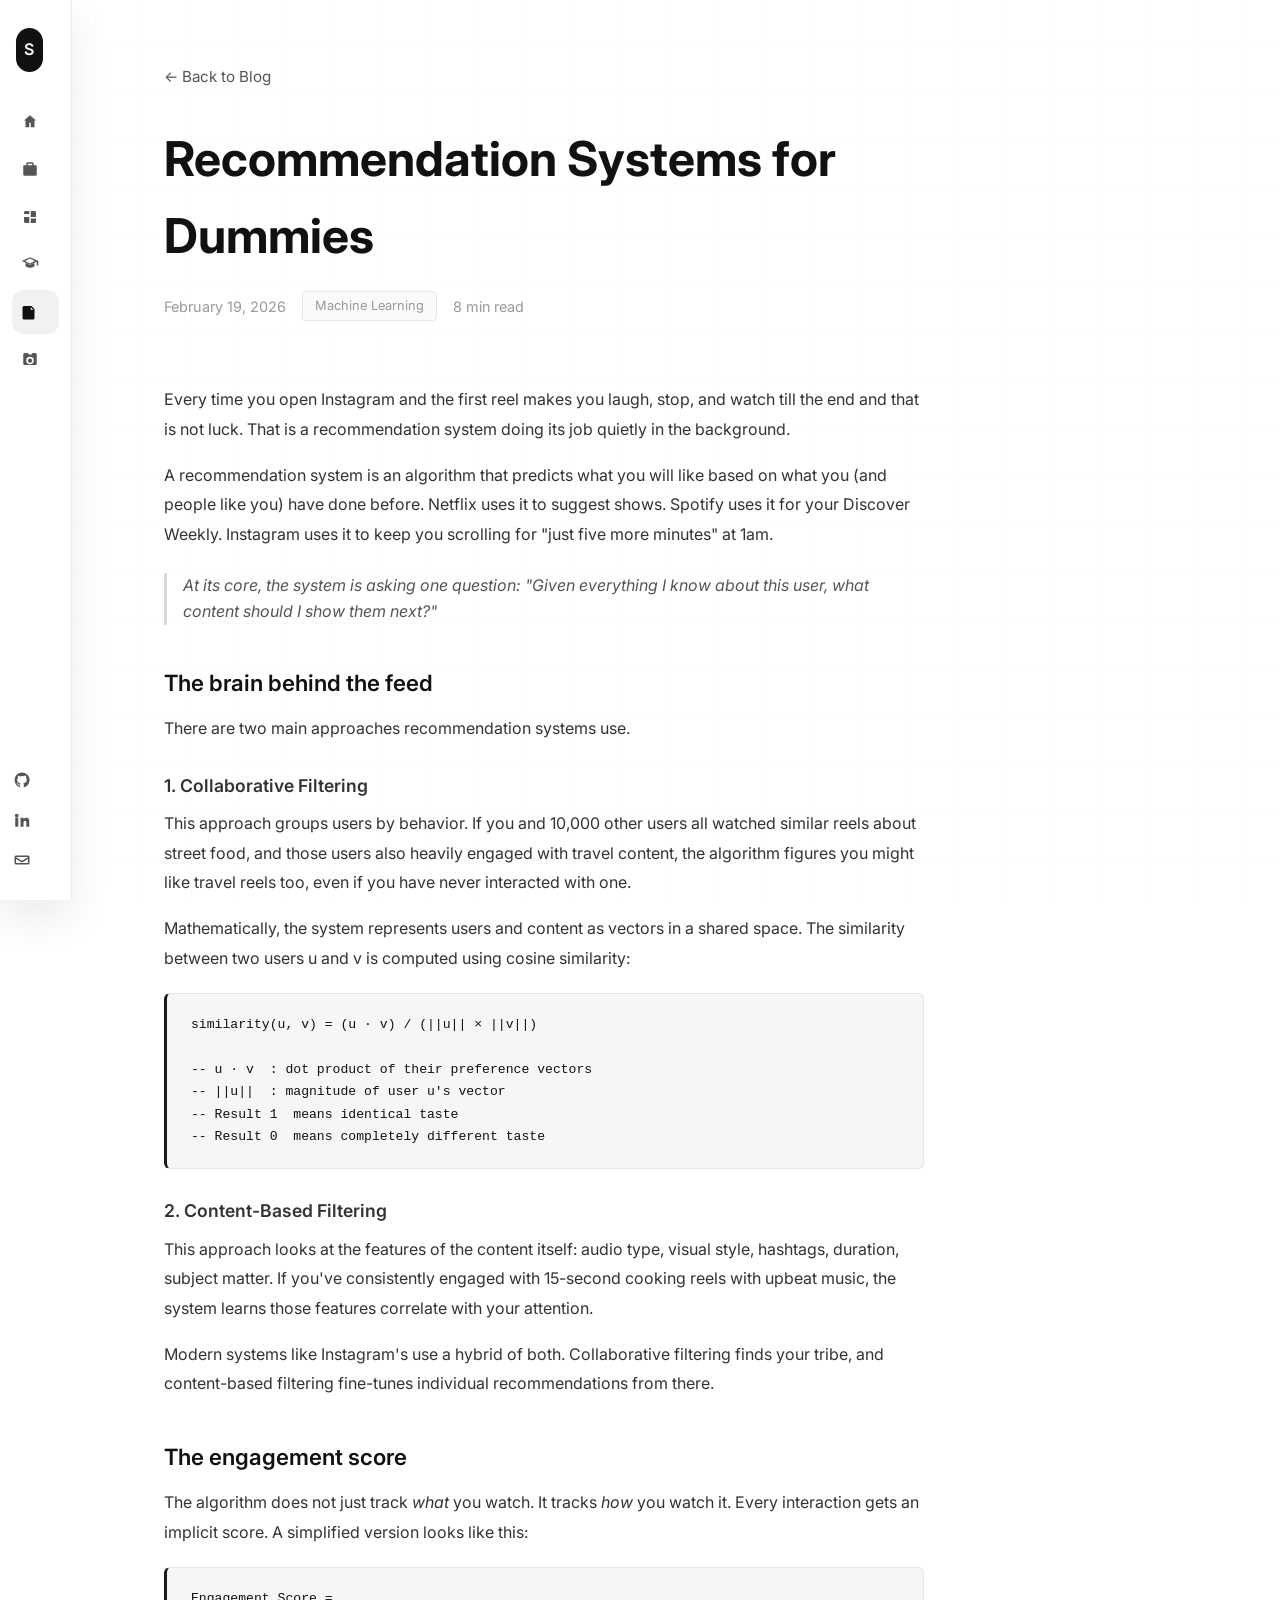
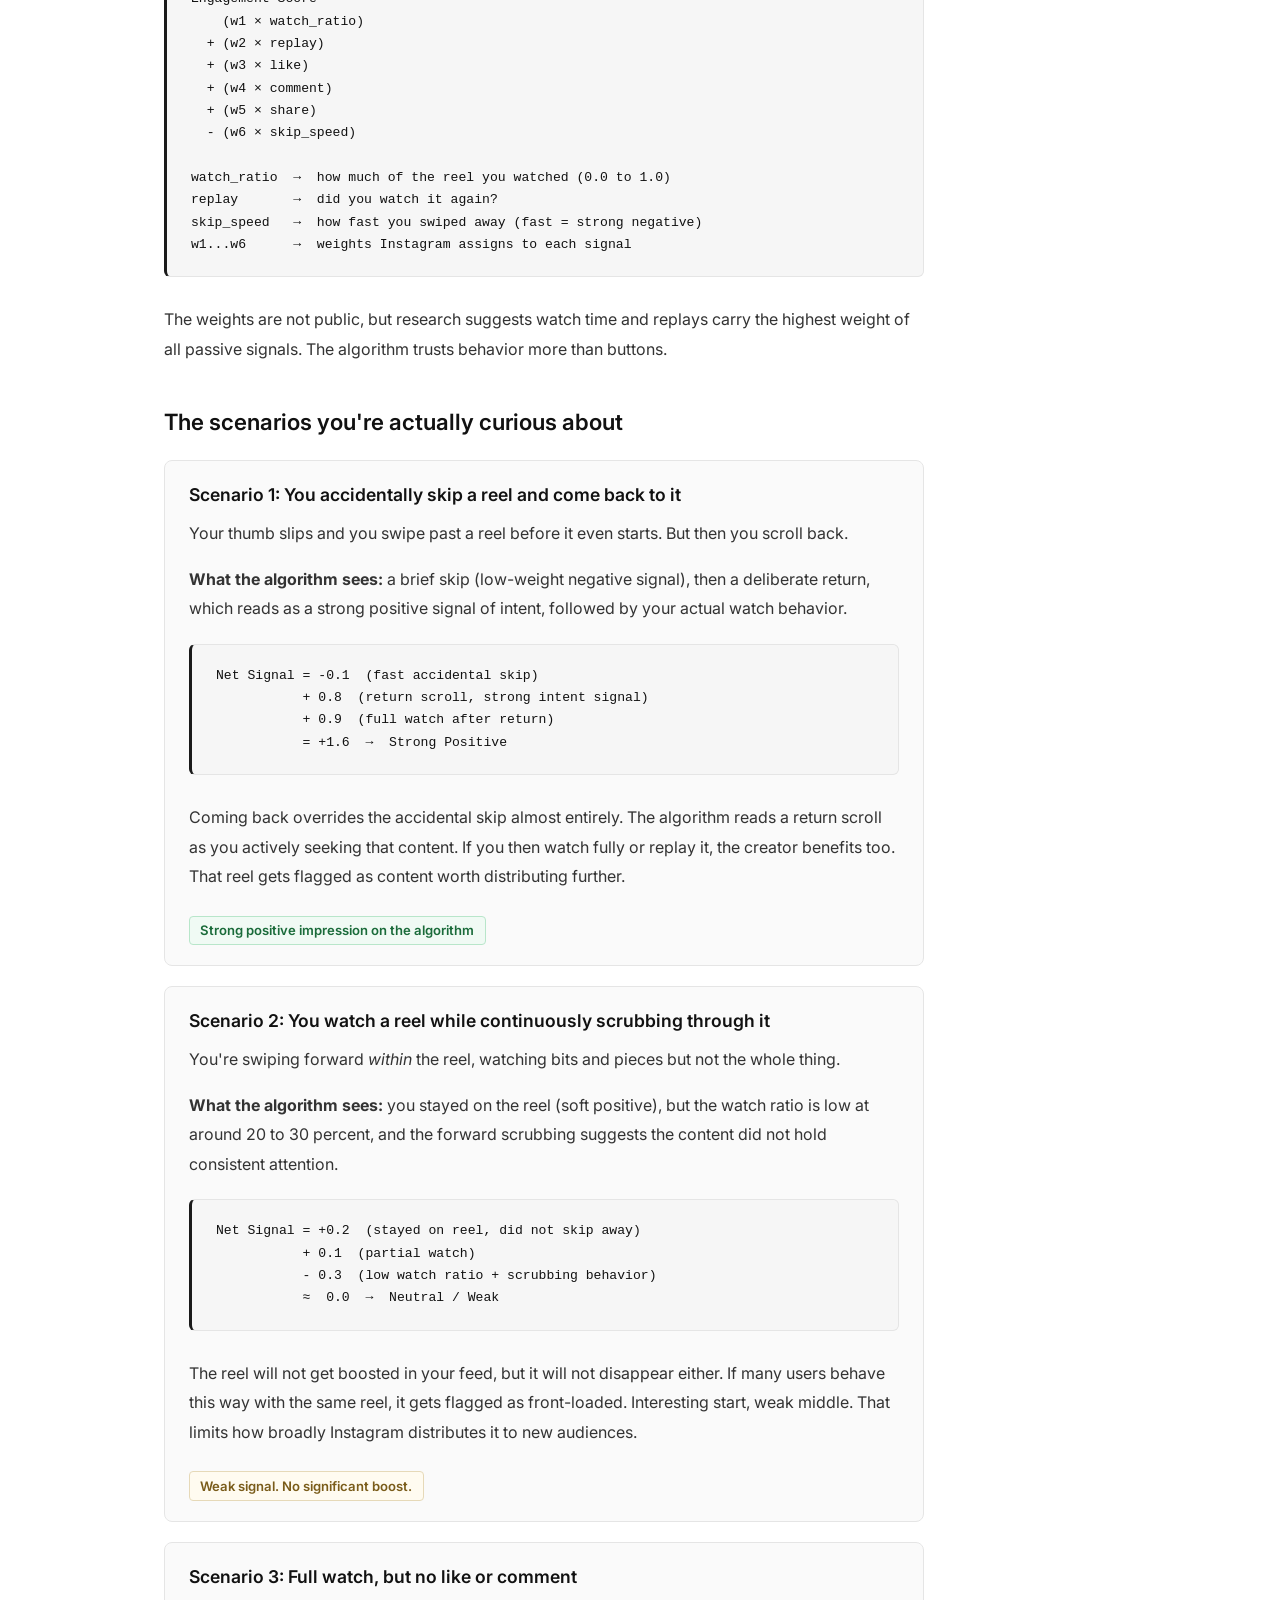
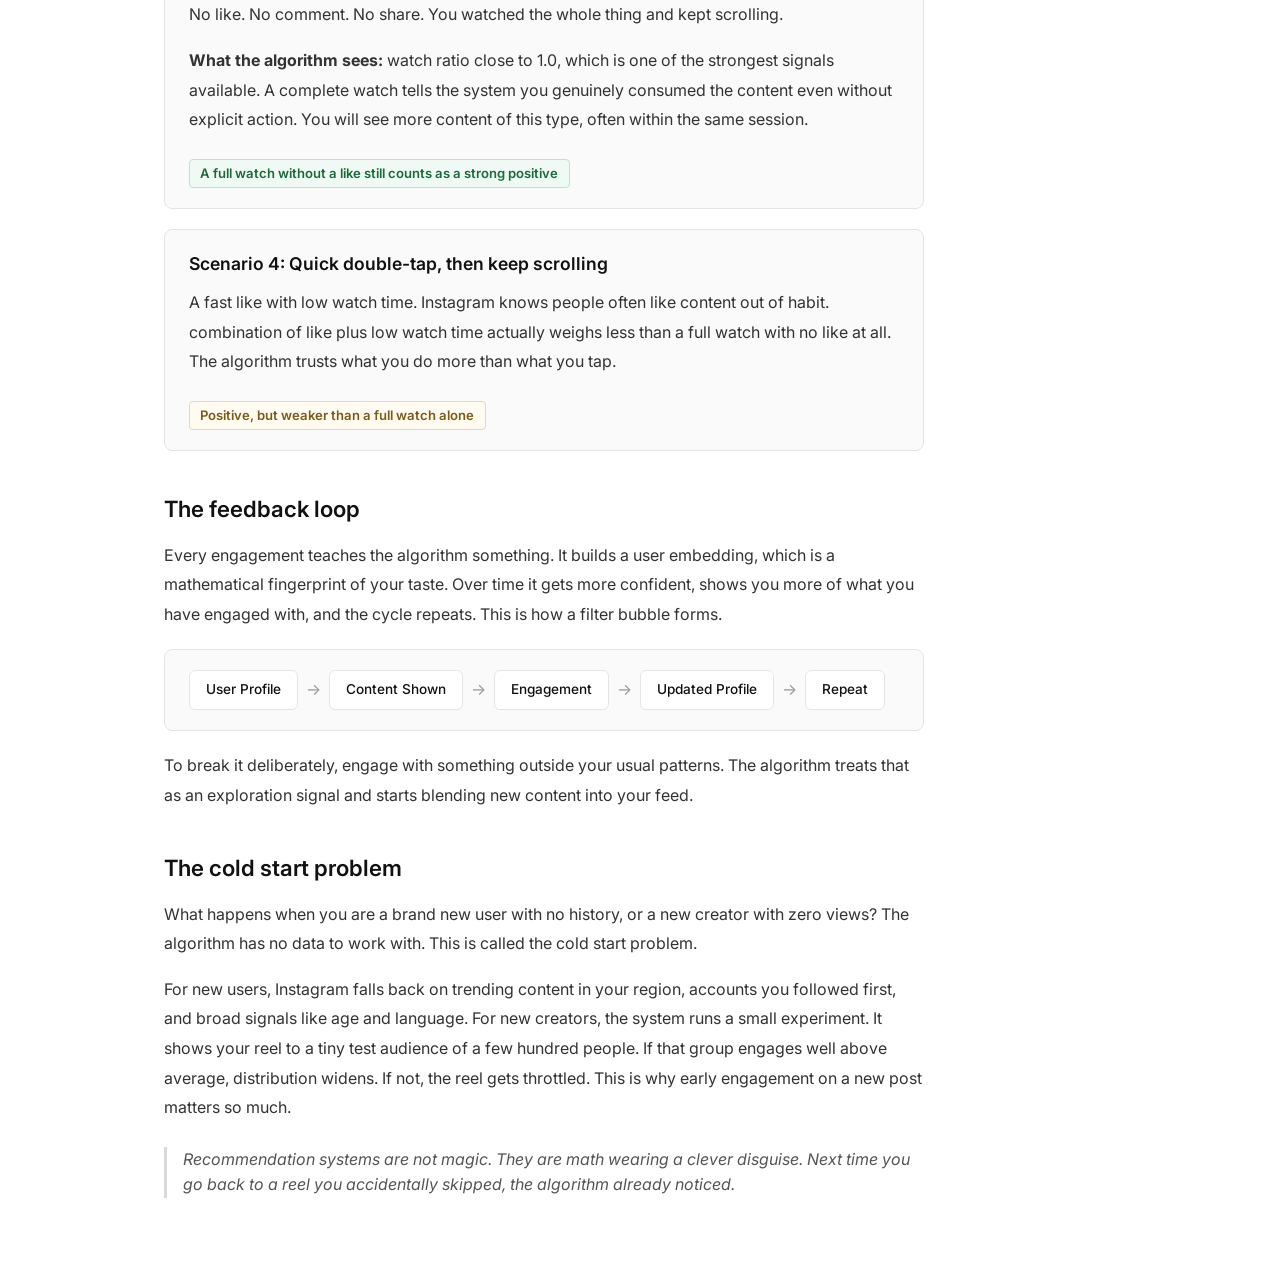
==== commit 72c8b545: "made bg lighter and text dark" ====
--- a/blog-recommendation-systems.html
+++ b/blog-recommendation-systems.html
@@ -9,7 +9,7 @@
         @import url('https://fonts.googleapis.com/css2?family=Inter:wght@300;400;500;600;700&display=swap');
         
         * { margin: 0; padding: 0; box-sizing: border-box; }
-        body { font-family: 'Inter', sans-serif; background: #fff; color: #1a1a1a; line-height: 1.6; position: relative; }
+        body { font-family: 'Inter', sans-serif; background: #fff; color: #111111; line-height: 1.6; position: relative; }
 
         ::selection {
             background: rgba(15, 118, 110, 0.2);
@@ -21,10 +21,10 @@
             position: fixed;
             inset: 0;
             background-image:
-                linear-gradient(transparent 47px, rgba(0, 0, 0, 0.12) 48px),
-                linear-gradient(90deg, transparent 47px, rgba(0, 0, 0, 0.12) 48px);
+                linear-gradient(transparent 47px, rgba(0, 0, 0, 0.06) 48px),
+                linear-gradient(90deg, transparent 47px, rgba(0, 0, 0, 0.06) 48px);
             background-size: 48px 48px;
-            opacity: 0.8;
+            opacity: 0.45;
             pointer-events: none;
             z-index: 0;
         }
@@ -34,25 +34,25 @@
         .sidebar-rail { width: 64px; background: transparent; border: none; padding: 0.5rem 0.25rem 0.5rem 0; display: flex; flex-direction: column; justify-content: space-between; border-right: 1px solid rgba(0, 0, 0, 0.08); }
         .rail-stack { display: flex; flex-direction: column; gap: 0.75rem; align-items: center; }
         .rail-logo { width: 44px; height: 44px; border-radius: 14px; background: #111111; color: #ffffff; display: grid; place-items: center; font-weight: 600; letter-spacing: 0.02em; }
-        .rail-item { width: 40px; height: 40px; border-radius: 12px; display: grid; place-items: center; color: #5a5a5a; border: 1px solid transparent; transition: all 0.2s ease; text-decoration: none; }
+        .rail-item { width: 40px; height: 40px; border-radius: 12px; display: grid; place-items: center; color: #4d4d4d; border: 1px solid transparent; transition: all 0.2s ease; text-decoration: none; }
         .rail-item:hover, .rail-item.active { background: #f1f1f1; color: #111111; border-color: #e5e5e5; }
         .rail-item svg { width: 18px; height: 18px; display: block; }
         .sidebar-main { flex: 1; background: transparent; border: none; border-radius: 0; padding: 0.5rem 0 0.5rem 0.75rem; box-shadow: none; display: flex; flex-direction: column; min-height: 100%; opacity: 0; transform: translateX(-12px); pointer-events: none; transition: opacity 0.2s ease, transform 0.2s ease; }
         .sidebar:hover .sidebar-main, .sidebar:focus-within .sidebar-main { opacity: 1; transform: translateX(0); pointer-events: auto; }
-        .logo { font-size: 1.7rem; font-weight: 700; color: #1a1a1a; margin-bottom: 0.5rem; text-decoration: none; letter-spacing: -0.01em; }
+        .logo { font-size: 1.7rem; font-weight: 700; color: #111111; margin-bottom: 0.5rem; text-decoration: none; letter-spacing: -0.01em; }
         .subtitle { font-size: 0.72rem; text-transform: uppercase; letter-spacing: 0.3em; color: rgba(102, 102, 102, 0.8); margin-bottom: 2rem; }
         .nav-label, .social-label { font-size: 0.7rem; text-transform: uppercase; letter-spacing: 0.2em; color: rgba(102, 102, 102, 0.7); }
         .nav-label { margin-top: 1.5rem; padding-top: 1.5rem; border-top: 1px solid #e5e5e5; margin-bottom: 1rem; }
         .social-label { margin-top: 2rem; padding-top: 1.5rem; border-top: 1px solid #e5e5e5; margin-bottom: 0.75rem; }
         .nav-links { list-style: none; flex: 1; }
         .nav-links li { margin-bottom: 0.25rem; }
-        .nav-links a { display: block; padding: 0.55rem 0.75rem 0.55rem 1.5rem; color: #666; text-decoration: none; border-radius: 8px; transition: all 0.2s ease; font-size: 0.95rem; position: relative; }
+        .nav-links a { display: block; padding: 0.55rem 0.75rem 0.55rem 1.5rem; color: #555555; text-decoration: none; border-radius: 8px; transition: all 0.2s ease; font-size: 0.95rem; position: relative; }
         .nav-links a::before { content: ""; position: absolute; left: 0; top: 50%; width: 12px; height: 1px; background: transparent; transform: translateY(-50%); transition: background 0.2s ease; }
-        .nav-links a:hover, .nav-links a.active { color: #1a1a1a; }
+        .nav-links a:hover, .nav-links a.active { color: #111111; }
         .nav-links a:hover::before, .nav-links a.active::before { background: #1a1a1a; }
         .social-links { display: flex; gap: 1rem; padding-top: 0; }
-        .social-links a { color: #666; text-decoration: none; transition: color 0.2s ease; display: inline-flex; align-items: center; justify-content: center; width: 32px; height: 32px; border-radius: 8px; border: 1px solid transparent; }
-        .social-links a:hover { color: #1a1a1a; border-color: #e5e5e5; }
+        .social-links a { color: #555555; text-decoration: none; transition: color 0.2s ease; display: inline-flex; align-items: center; justify-content: center; width: 32px; height: 32px; border-radius: 8px; border: 1px solid transparent; }
+        .social-links a:hover { color: #111111; border-color: #e5e5e5; }
         .social-links svg { width: 18px; height: 18px; display: block; }
 
         .sidebar { position: fixed; left: 0; top: 0; bottom: 0; width: 96px; background: rgba(255, 255, 255, 0.82); -webkit-backdrop-filter: blur(18px) saturate(160%); backdrop-filter: blur(18px) saturate(160%); border-right: 1px solid rgba(0, 0, 0, 0.08); box-shadow: 0 18px 40px rgba(0, 0, 0, 0.08); padding: 1.5rem 1rem; display: flex; flex-direction: column; gap: 0.75rem; z-index: 1000; overflow: hidden; transition: width 0.42s ease; }
@@ -80,21 +80,21 @@
         .main-content { margin-left: 120px; padding: 4rem; max-width: 900px; position: relative; z-index: 1; transition: margin-left 0.42s ease; }
         .sidebar:hover ~ .main-content, .sidebar:focus-within ~ .main-content { margin-left: 340px; }
         .page-header { margin-bottom: 4rem; }
-        .page-label { font-size: 0.85rem; color: #666; text-transform: uppercase; letter-spacing: 1px; margin-bottom: 1rem; }
+        .page-label { font-size: 0.85rem; color: #555555; text-transform: uppercase; letter-spacing: 1px; margin-bottom: 1rem; }
         h1 { font-size: 3rem; font-weight: 700; margin-bottom: 1rem; }
-        .page-description { font-size: 1.1rem; color: #666; line-height: 1.7; }
+        .page-description { font-size: 1.1rem; color: #555555; line-height: 1.7; }
         
         .blog-list { display: flex; flex-direction: column; gap: 3rem; }
         .blog-post { padding-bottom: 3rem; border-bottom: 1px solid #e5e5e5; text-decoration: none; display: block; transition: transform 0.2s ease; }
         .blog-post:last-child { border-bottom: none; }
         .blog-post:hover { transform: translateX(8px); }
-        .blog-post:hover h2 { color: #666; }
+        .blog-post:hover h2 { color: #555555; }
         .post-meta { font-size: 0.9rem; color: #999; margin-bottom: 1rem; display: flex; gap: 1rem; align-items: center; flex-wrap: wrap; }
         .post-tag { padding: 0.25rem 0.75rem; background: #fafafa; border: 1px solid #e5e5e5; border-radius: 4px; font-size: 0.8rem; }
         .blog-post h2 { font-size: 1.75rem; font-weight: 600; margin-bottom: 0.75rem; transition: color 0.2s ease; }
-        .blog-post p { color: #666; line-height: 1.7; }
-        .back-link { display: inline-flex; align-items: center; gap: 0.4rem; text-decoration: none; color: #666; font-size: 0.95rem; transition: color 0.2s ease; margin-bottom: 2rem; }
-        .back-link:hover { color: #1a1a1a; }
+        .blog-post p { color: #555555; line-height: 1.7; }
+        .back-link { display: inline-flex; align-items: center; gap: 0.4rem; text-decoration: none; color: #555555; font-size: 0.95rem; transition: color 0.2s ease; margin-bottom: 2rem; }
+        .back-link:hover { color: #111111; }
         .article-content { max-width: 760px; }
         .article-content h2 { font-size: 1.4rem; font-weight: 600; margin: 2.5rem 0 0.85rem; }
         .article-content h3 { font-size: 1.1rem; font-weight: 600; margin: 1.75rem 0 0.6rem; color: #333; }
@@ -102,14 +102,14 @@
         .article-content ul { margin: 0.5rem 0 1.25rem 1.25rem; color: #333; }
         .article-content li { margin-bottom: 0.5rem; line-height: 1.7; }
         .article-content blockquote { margin: 1.5rem 0; padding-left: 1rem; border-left: 3px solid #d9d9d9; color: #555; font-style: italic; }
-        .article-content pre { background: #f6f6f6; border: 1px solid #e5e5e5; border-left: 3px solid #1a1a1a; border-radius: 6px; padding: 1.25rem 1.5rem; margin: 1.25rem 0 1.75rem; overflow-x: auto; font-family: 'Menlo', 'Monaco', 'Consolas', monospace; font-size: 0.82rem; line-height: 1.7; color: #1a1a1a; }
+        .article-content pre { background: #f6f6f6; border: 1px solid #e5e5e5; border-left: 3px solid #1a1a1a; border-radius: 6px; padding: 1.25rem 1.5rem; margin: 1.25rem 0 1.75rem; overflow-x: auto; font-family: 'Menlo', 'Monaco', 'Consolas', monospace; font-size: 0.82rem; line-height: 1.7; color: #111111; }
         .article-content .scenario { background: #fafafa; border: 1px solid #e5e5e5; border-radius: 8px; padding: 1.25rem 1.5rem; margin: 1.25rem 0; }
-        .article-content .scenario h3 { margin-top: 0; color: #1a1a1a; }
+        .article-content .scenario h3 { margin-top: 0; color: #111111; }
         .article-content .verdict { display: inline-block; font-size: 0.82rem; font-weight: 600; padding: 0.2rem 0.65rem; border-radius: 4px; margin-top: 0.5rem; }
         .article-content .verdict.positive { background: #f0faf4; border: 1px solid #b8e6ca; color: #1a6b3a; }
         .article-content .verdict.neutral { background: #fffbf0; border: 1px solid #e6d9b8; color: #7a5c1a; }
         .loop-diagram { display: flex; align-items: center; flex-wrap: wrap; gap: 0.5rem; background: #fafafa; border: 1px solid #e5e5e5; border-radius: 8px; padding: 1.25rem 1.5rem; margin: 1.25rem 0; }
-        .loop-step { background: #fff; border: 1px solid #e5e5e5; border-radius: 6px; padding: 0.5rem 1rem; font-size: 0.85rem; font-weight: 500; color: #1a1a1a; }
+        .loop-step { background: #fff; border: 1px solid #e5e5e5; border-radius: 6px; padding: 0.5rem 1rem; font-size: 0.85rem; font-weight: 500; color: #111111; }
         .loop-arrow { color: #999; font-size: 1rem; }
 
         .sidebar { width: 72px; padding: 1.5rem 0.75rem; background: rgba(255, 255, 255, 0.9); -webkit-backdrop-filter: blur(16px) saturate(160%); backdrop-filter: blur(16px) saturate(160%); border-right: 1px solid rgba(0, 0, 0, 0.08); box-shadow: 0 18px 40px rgba(0, 0, 0, 0.08); transition: width 0.42s ease; }
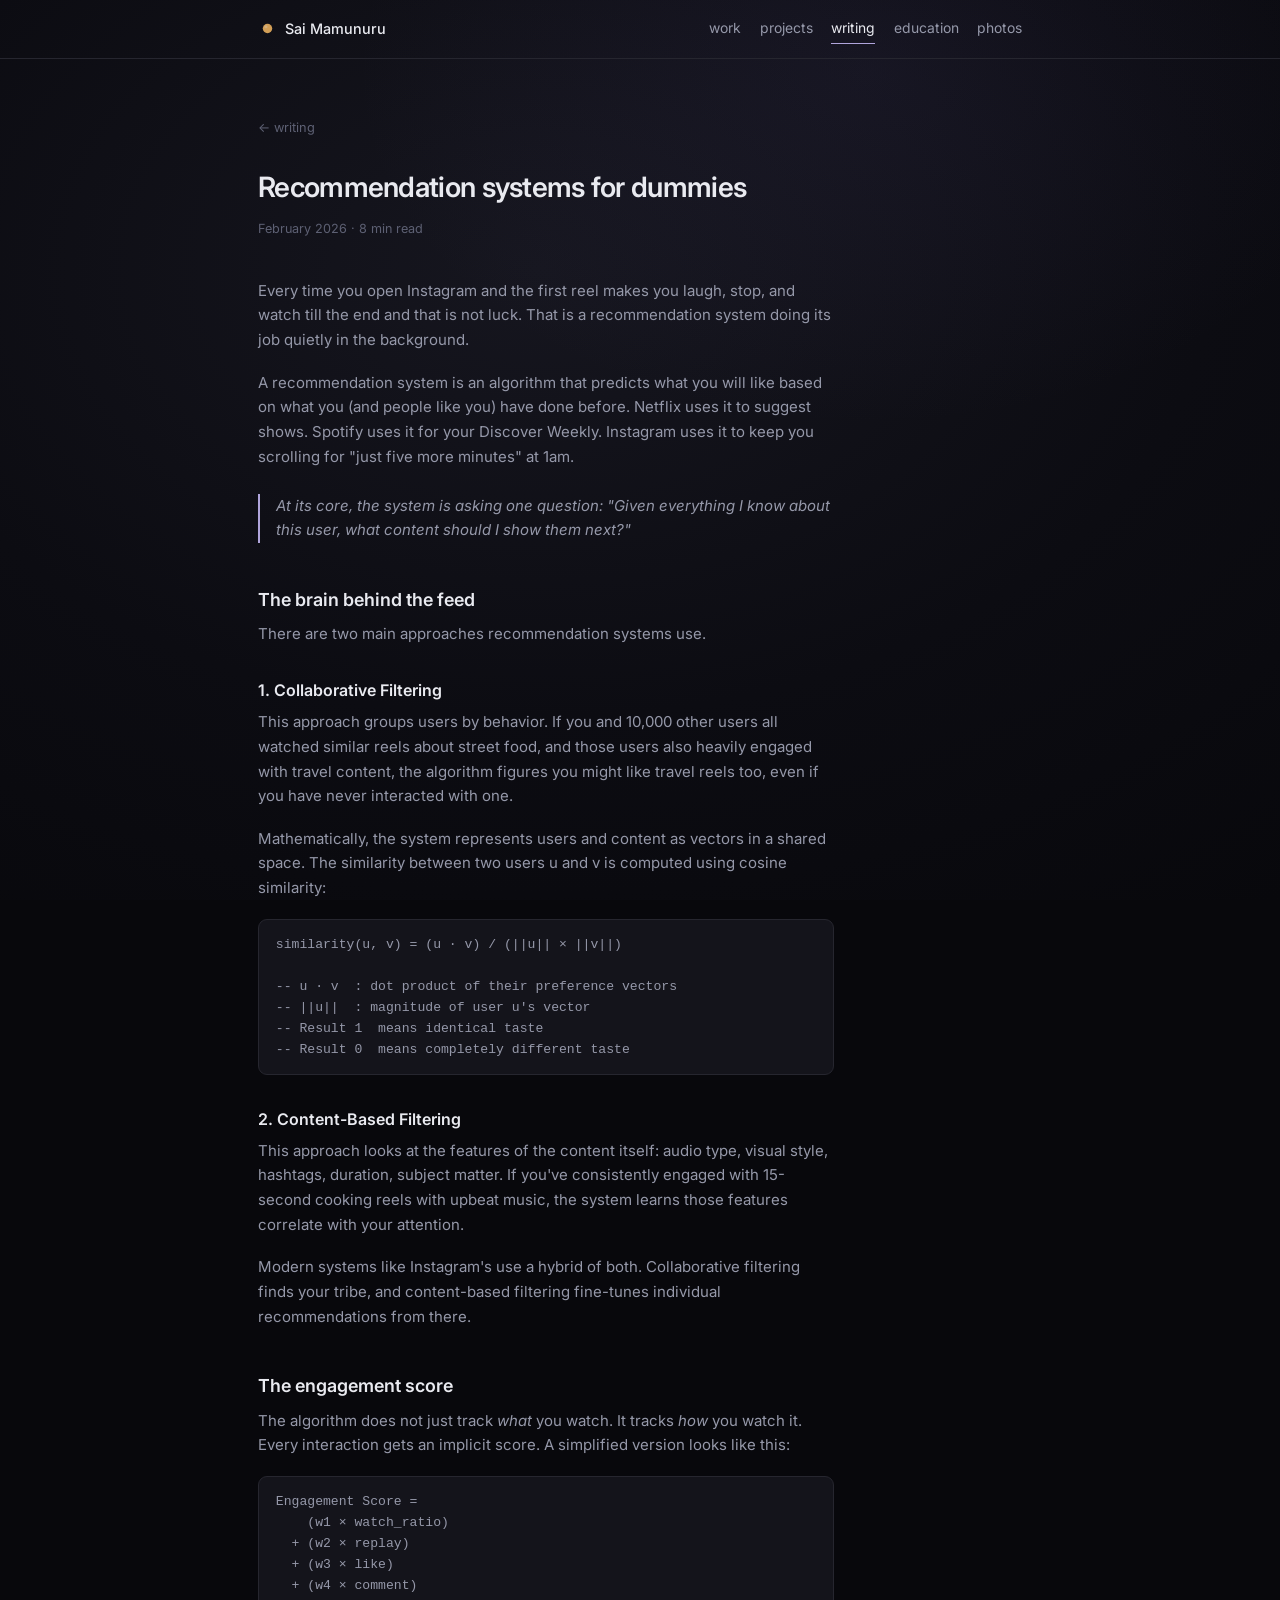
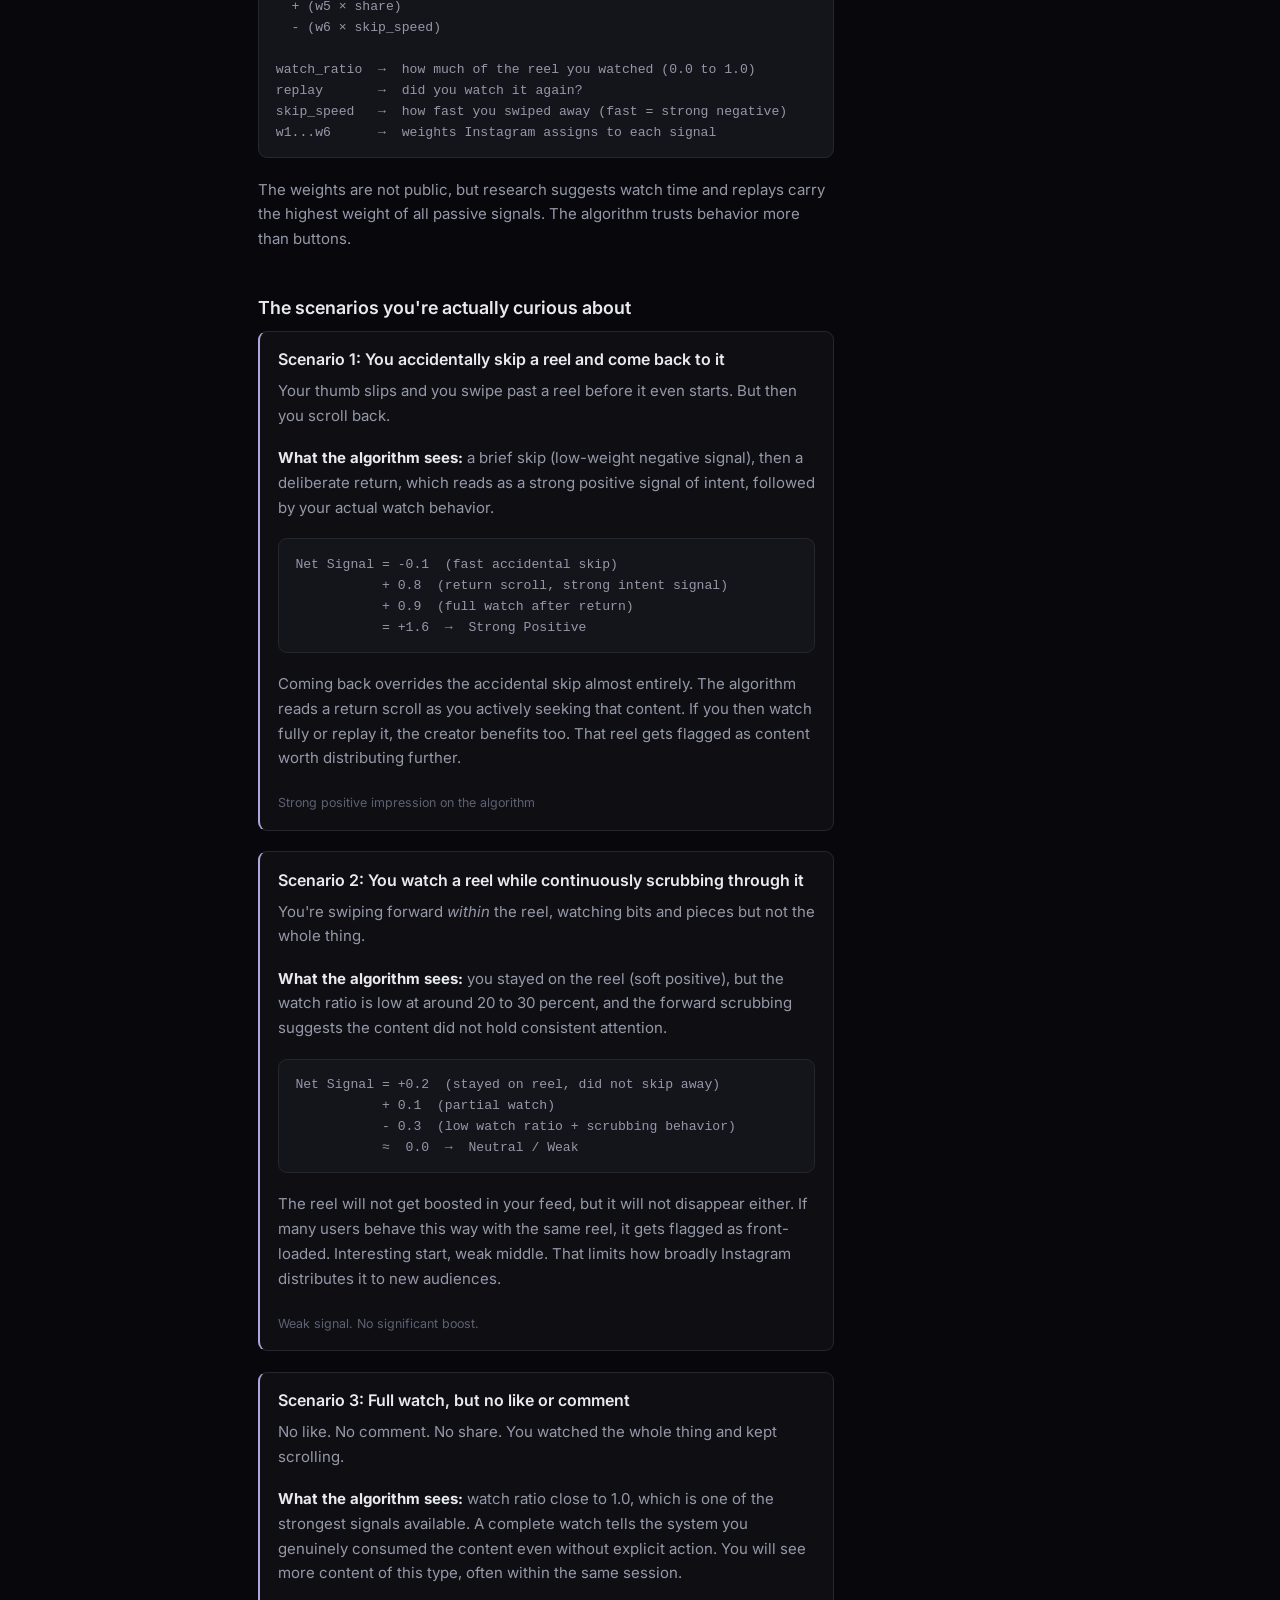
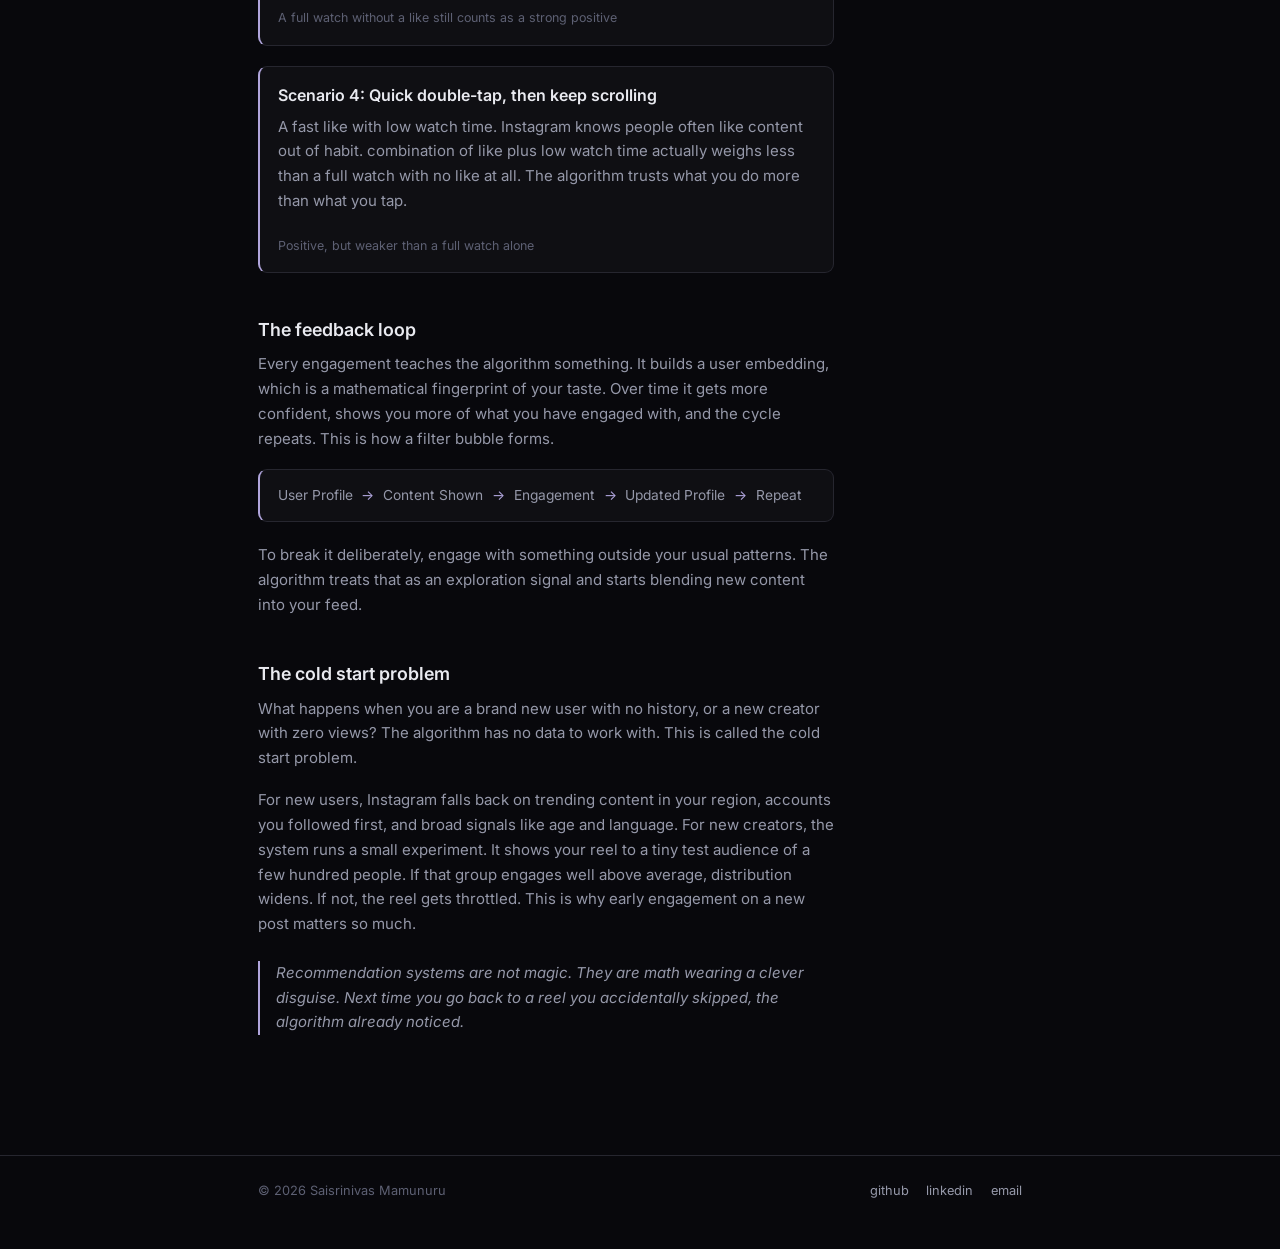
==== commit 9ad6aa6a: "feat: rebuild writing, education and photos pages Moves the remaining pages onto the shared styleshe" ====
--- a/blog-recommendation-systems.html
+++ b/blog-recommendation-systems.html
@@ -1,220 +1,44 @@
 <!DOCTYPE html>
 <html lang="en">
 <head>
-    <meta charset="UTF-8">
-    <meta name="viewport" content="width=device-width, initial-scale=1.0">
-    <link rel="icon" type="image/svg+xml" href="favicon.svg">
-    <title>Recommendation Systems for Dummies | Saisrinivas</title>
-    <style>
-        @import url('https://fonts.googleapis.com/css2?family=Inter:wght@300;400;500;600;700&display=swap');
-        
-        * { margin: 0; padding: 0; box-sizing: border-box; }
-        body { font-family: 'Inter', sans-serif; background: #fff; color: #111111; line-height: 1.6; position: relative; }
-
-        ::selection {
-            background: rgba(15, 118, 110, 0.2);
-            color: #0f2a27;
-        }
-
-        body::before {
-            content: "";
-            position: fixed;
-            inset: 0;
-            background-image:
-                linear-gradient(transparent 47px, rgba(0, 0, 0, 0.06) 48px),
-                linear-gradient(90deg, transparent 47px, rgba(0, 0, 0, 0.06) 48px);
-            background-size: 48px 48px;
-            opacity: 0.45;
-            pointer-events: none;
-            z-index: 0;
-        }
-        
-        .sidebar { position: fixed; left: 0; top: 0; bottom: 0; width: 96px; background: rgba(255, 255, 255, 0.82); -webkit-backdrop-filter: blur(18px) saturate(160%); backdrop-filter: blur(18px) saturate(160%); border-right: 1px solid rgba(0, 0, 0, 0.08); box-shadow: 0 18px 40px rgba(0, 0, 0, 0.08); padding: 1.5rem 1rem; display: flex; gap: 0.75rem; z-index: 1000; overflow: hidden; transition: width 0.42s ease; }
-        .sidebar:hover, .sidebar:focus-within { width: 320px; }
-        .sidebar-rail { width: 64px; background: transparent; border: none; padding: 0.5rem 0.25rem 0.5rem 0; display: flex; flex-direction: column; justify-content: space-between; border-right: 1px solid rgba(0, 0, 0, 0.08); }
-        .rail-stack { display: flex; flex-direction: column; gap: 0.75rem; align-items: center; }
-        .rail-logo { width: 44px; height: 44px; border-radius: 14px; background: #111111; color: #ffffff; display: grid; place-items: center; font-weight: 600; letter-spacing: 0.02em; }
-        .rail-item { width: 40px; height: 40px; border-radius: 12px; display: grid; place-items: center; color: #4d4d4d; border: 1px solid transparent; transition: all 0.2s ease; text-decoration: none; }
-        .rail-item:hover, .rail-item.active { background: #f1f1f1; color: #111111; border-color: #e5e5e5; }
-        .rail-item svg { width: 18px; height: 18px; display: block; }
-        .sidebar-main { flex: 1; background: transparent; border: none; border-radius: 0; padding: 0.5rem 0 0.5rem 0.75rem; box-shadow: none; display: flex; flex-direction: column; min-height: 100%; opacity: 0; transform: translateX(-12px); pointer-events: none; transition: opacity 0.2s ease, transform 0.2s ease; }
-        .sidebar:hover .sidebar-main, .sidebar:focus-within .sidebar-main { opacity: 1; transform: translateX(0); pointer-events: auto; }
-        .logo { font-size: 1.7rem; font-weight: 700; color: #111111; margin-bottom: 0.5rem; text-decoration: none; letter-spacing: -0.01em; }
-        .subtitle { font-size: 0.72rem; text-transform: uppercase; letter-spacing: 0.3em; color: rgba(102, 102, 102, 0.8); margin-bottom: 2rem; }
-        .nav-label, .social-label { font-size: 0.7rem; text-transform: uppercase; letter-spacing: 0.2em; color: rgba(102, 102, 102, 0.7); }
-        .nav-label { margin-top: 1.5rem; padding-top: 1.5rem; border-top: 1px solid #e5e5e5; margin-bottom: 1rem; }
-        .social-label { margin-top: 2rem; padding-top: 1.5rem; border-top: 1px solid #e5e5e5; margin-bottom: 0.75rem; }
-        .nav-links { list-style: none; flex: 1; }
-        .nav-links li { margin-bottom: 0.25rem; }
-        .nav-links a { display: block; padding: 0.55rem 0.75rem 0.55rem 1.5rem; color: #555555; text-decoration: none; border-radius: 8px; transition: all 0.2s ease; font-size: 0.95rem; position: relative; }
-        .nav-links a::before { content: ""; position: absolute; left: 0; top: 50%; width: 12px; height: 1px; background: transparent; transform: translateY(-50%); transition: background 0.2s ease; }
-        .nav-links a:hover, .nav-links a.active { color: #111111; }
-        .nav-links a:hover::before, .nav-links a.active::before { background: #1a1a1a; }
-        .social-links { display: flex; gap: 1rem; padding-top: 0; }
-        .social-links a { color: #555555; text-decoration: none; transition: color 0.2s ease; display: inline-flex; align-items: center; justify-content: center; width: 32px; height: 32px; border-radius: 8px; border: 1px solid transparent; }
-        .social-links a:hover { color: #111111; border-color: #e5e5e5; }
-        .social-links svg { width: 18px; height: 18px; display: block; }
-
-        .sidebar { position: fixed; left: 0; top: 0; bottom: 0; width: 96px; background: rgba(255, 255, 255, 0.82); -webkit-backdrop-filter: blur(18px) saturate(160%); backdrop-filter: blur(18px) saturate(160%); border-right: 1px solid rgba(0, 0, 0, 0.08); box-shadow: 0 18px 40px rgba(0, 0, 0, 0.08); padding: 1.5rem 1rem; display: flex; flex-direction: column; gap: 0.75rem; z-index: 1000; overflow: hidden; transition: width 0.42s ease; }
-        .sidebar:hover, .sidebar:focus-within, .sidebar.active { width: 260px; }
-        .brand { display: flex; align-items: center; gap: 0.75rem; padding: 0 0.25rem; }
-        .brand-mark { width: 44px; height: 44px; border-radius: 14px; background: #111111; color: #ffffff; display: grid; place-items: center; font-weight: 600; letter-spacing: 0.02em; text-decoration: none; }
-        .brand-text { display: flex; flex-direction: column; gap: 0.15rem; max-width: 0; opacity: 0; overflow: hidden; white-space: nowrap; transform: translateX(-6px); transition: max-width 0.25s ease, opacity 0.2s ease, transform 0.2s ease; }
-        .brand-text .logo { margin-bottom: 0; font-size: 1.05rem; }
-        .brand-text .subtitle { margin-bottom: 0; }
-        .nav-label, .social-label { max-width: 0; opacity: 0; overflow: hidden; white-space: nowrap; transform: translateX(-6px); transition: max-width 0.25s ease, opacity 0.2s ease, transform 0.2s ease; }
-        .nav-links a { display: flex; align-items: center; gap: 0.75rem; padding: 0.6rem 0.75rem; border-radius: 12px; justify-content: center; }
-        .nav-links a::before { display: none; }
-        .nav-links a:hover, .nav-links a.active { background: #f1f1f1; color: #111111; }
-        .nav-links a svg, .social-links a svg { width: 18px; height: 18px; display: block; flex: 0 0 auto; }
-        .nav-links a span, .social-links a span { max-width: 0; opacity: 0; overflow: hidden; white-space: nowrap; transform: translateX(-6px); transition: max-width 0.25s ease, opacity 0.2s ease, transform 0.2s ease; }
-        .social-links { display: flex; flex-direction: column; gap: 0.5rem; padding-top: 0; }
-        .social-links a { display: flex; align-items: center; gap: 0.75rem; padding: 0.55rem 0.75rem; border-radius: 12px; justify-content: center; }
-        .brand:hover .brand-text, .brand:focus-within .brand-text { max-width: 240px; opacity: 1; transform: translateX(0); }
-        .sidebar:hover .nav-label, .sidebar:hover .social-label, .sidebar:focus-within .nav-label, .sidebar:focus-within .social-label, .sidebar.active .nav-label, .sidebar.active .social-label { max-width: 240px; opacity: 1; transform: translateX(0); }
-        .nav-links a:hover, .nav-links a:focus-visible, .social-links a:hover, .social-links a:focus-visible { justify-content: flex-start; }
-        .nav-links a:hover span, .nav-links a:focus-visible span, .social-links a:hover span, .social-links a:focus-visible span { max-width: 240px; opacity: 1; transform: translateX(0); }
-        .main-content { margin-left: 120px; transition: margin-left 0.42s ease; }
-        .sidebar:hover ~ .main-content, .sidebar:focus-within ~ .main-content, .sidebar.active ~ .main-content { margin-left: 300px; }
-        
-        .main-content { margin-left: 120px; padding: 4rem; max-width: 900px; position: relative; z-index: 1; transition: margin-left 0.42s ease; }
-        .sidebar:hover ~ .main-content, .sidebar:focus-within ~ .main-content { margin-left: 340px; }
-        .page-header { margin-bottom: 4rem; }
-        .page-label { font-size: 0.85rem; color: #555555; text-transform: uppercase; letter-spacing: 1px; margin-bottom: 1rem; }
-        h1 { font-size: 3rem; font-weight: 700; margin-bottom: 1rem; }
-        .page-description { font-size: 1.1rem; color: #555555; line-height: 1.7; }
-        
-        .blog-list { display: flex; flex-direction: column; gap: 3rem; }
-        .blog-post { padding-bottom: 3rem; border-bottom: 1px solid #e5e5e5; text-decoration: none; display: block; transition: transform 0.2s ease; }
-        .blog-post:last-child { border-bottom: none; }
-        .blog-post:hover { transform: translateX(8px); }
-        .blog-post:hover h2 { color: #555555; }
-        .post-meta { font-size: 0.9rem; color: #999; margin-bottom: 1rem; display: flex; gap: 1rem; align-items: center; flex-wrap: wrap; }
-        .post-tag { padding: 0.25rem 0.75rem; background: #fafafa; border: 1px solid #e5e5e5; border-radius: 4px; font-size: 0.8rem; }
-        .blog-post h2 { font-size: 1.75rem; font-weight: 600; margin-bottom: 0.75rem; transition: color 0.2s ease; }
-        .blog-post p { color: #555555; line-height: 1.7; }
-        .back-link { display: inline-flex; align-items: center; gap: 0.4rem; text-decoration: none; color: #555555; font-size: 0.95rem; transition: color 0.2s ease; margin-bottom: 2rem; }
-        .back-link:hover { color: #111111; }
-        .article-content { max-width: 760px; }
-        .article-content h2 { font-size: 1.4rem; font-weight: 600; margin: 2.5rem 0 0.85rem; }
-        .article-content h3 { font-size: 1.1rem; font-weight: 600; margin: 1.75rem 0 0.6rem; color: #333; }
-        .article-content p { color: #333; line-height: 1.85; margin-bottom: 1rem; }
-        .article-content ul { margin: 0.5rem 0 1.25rem 1.25rem; color: #333; }
-        .article-content li { margin-bottom: 0.5rem; line-height: 1.7; }
-        .article-content blockquote { margin: 1.5rem 0; padding-left: 1rem; border-left: 3px solid #d9d9d9; color: #555; font-style: italic; }
-        .article-content pre { background: #f6f6f6; border: 1px solid #e5e5e5; border-left: 3px solid #1a1a1a; border-radius: 6px; padding: 1.25rem 1.5rem; margin: 1.25rem 0 1.75rem; overflow-x: auto; font-family: 'Menlo', 'Monaco', 'Consolas', monospace; font-size: 0.82rem; line-height: 1.7; color: #111111; }
-        .article-content .scenario { background: #fafafa; border: 1px solid #e5e5e5; border-radius: 8px; padding: 1.25rem 1.5rem; margin: 1.25rem 0; }
-        .article-content .scenario h3 { margin-top: 0; color: #111111; }
-        .article-content .verdict { display: inline-block; font-size: 0.82rem; font-weight: 600; padding: 0.2rem 0.65rem; border-radius: 4px; margin-top: 0.5rem; }
-        .article-content .verdict.positive { background: #f0faf4; border: 1px solid #b8e6ca; color: #1a6b3a; }
-        .article-content .verdict.neutral { background: #fffbf0; border: 1px solid #e6d9b8; color: #7a5c1a; }
-        .loop-diagram { display: flex; align-items: center; flex-wrap: wrap; gap: 0.5rem; background: #fafafa; border: 1px solid #e5e5e5; border-radius: 8px; padding: 1.25rem 1.5rem; margin: 1.25rem 0; }
-        .loop-step { background: #fff; border: 1px solid #e5e5e5; border-radius: 6px; padding: 0.5rem 1rem; font-size: 0.85rem; font-weight: 500; color: #111111; }
-        .loop-arrow { color: #999; font-size: 1rem; }
-
-        .sidebar { width: 72px; padding: 1.5rem 0.75rem; background: rgba(255, 255, 255, 0.9); -webkit-backdrop-filter: blur(16px) saturate(160%); backdrop-filter: blur(16px) saturate(160%); border-right: 1px solid rgba(0, 0, 0, 0.08); box-shadow: 0 18px 40px rgba(0, 0, 0, 0.08); transition: width 0.42s ease; }
-        .sidebar:hover, .sidebar:focus-within { width: 260px; }
-        .brand { padding: 0.25rem 0.25rem 1rem; }
-        .brand-text, .nav-label, .social-label, .nav-links a span, .social-links a span { max-width: 0; opacity: 0; overflow: hidden; white-space: nowrap; transform: translateX(-6px); transition: max-width 0.25s ease, opacity 0.2s ease, transform 0.2s ease; }
-        .nav-links a, .social-links a { justify-content: center; }
-        .sidebar:hover .social-links, .sidebar:focus-within .social-links { flex-direction: row; gap: 0.75rem; }
-        .sidebar:hover .brand-text, .sidebar:hover .nav-label, .sidebar:hover .social-label, .sidebar:hover .nav-links a span, .sidebar:hover .social-links a span, .sidebar:focus-within .brand-text, .sidebar:focus-within .nav-label, .sidebar:focus-within .social-label, .sidebar:focus-within .nav-links a span, .sidebar:focus-within .social-links a span { max-width: 240px; opacity: 1; transform: translateX(0); }
-        .sidebar:hover .nav-links a, .sidebar:hover .social-links a, .sidebar:focus-within .nav-links a, .sidebar:focus-within .social-links a { justify-content: flex-start; }
-        .main-content { margin-left: 100px; transition: margin-left 0.42s ease; }
-        .sidebar:hover ~ .main-content, .sidebar:focus-within ~ .main-content { margin-left: 300px; }
-        
-        .mobile-menu-btn { display: none; position: fixed; top: 1.5rem; left: 1.5rem; z-index: 2000; background: #1a1a1a; color: white; border: none; padding: 0.75rem; border-radius: 8px; cursor: pointer; }
-        
-        @media (max-width: 968px) {
-            .sidebar { transform: translateX(-100%); transition: transform 0.3s ease; }
-            .sidebar.active { transform: translateX(0); }
-            .main-content { margin-left: 0; padding: 2rem; padding-top: 5rem; }
-            .mobile-menu-btn { display: block; }
-            .loop-diagram { flex-direction: column; align-items: flex-start; }
-        }
-    </style>
+<meta charset="UTF-8">
+<meta name="viewport" content="width=device-width, initial-scale=1">
+<title>Recommendation systems for dummies — Saisrinivas Mamunuru</title>
+<meta name="description" content="How Instagram's algorithm actually works.">
+<link rel="icon" type="image/svg+xml" href="favicon.svg">
+<link rel="preconnect" href="https://fonts.googleapis.com">
+<link rel="preconnect" href="https://fonts.gstatic.com" crossorigin>
+<link href="https://fonts.googleapis.com/css2?family=Inter:wght@400;500;600&display=swap" rel="stylesheet">
+<link rel="stylesheet" href="styles.css">
 </head>
 <body>
-    <button class="mobile-menu-btn" onclick="toggleMenu()">☰</button>
-    
-    <nav class="sidebar" id="sidebar">
-        <div class="brand">
-            <a href="index.html" class="brand-mark" aria-label="Home">S</a>
-            <div class="brand-text">
-                <a href="index.html" class="logo">Saisrinivas</a>
-            </div>
-        </div>
 
-        <ul class="nav-links">
-            <li>
-                <a href="index.html">
-                    <svg viewBox="0 0 24 24" aria-hidden="true"><path fill="currentColor" d="M12 3l8 7h-2v9h-5v-6H11v6H6v-9H4l8-7Z"/></svg>
-                    <span>Home</span>
-                </a>
-            </li>
-            <li>
-                <a href="experience.html">
-                    <svg viewBox="0 0 24 24" aria-hidden="true"><path fill="currentColor" d="M7 7V5a2 2 0 0 1 2-2h6a2 2 0 0 1 2 2v2h3a1 1 0 0 1 1 1v11a2 2 0 0 1-2 2H5a2 2 0 0 1-2-2V8a1 1 0 0 1 1-1h3Zm2-2v2h6V5H9Zm-4 7h14v7H5v-7Z"/></svg>
-                    <span>Experience</span>
-                </a>
-            </li>
-            <li>
-                <a href="projects.html">
-                    <svg viewBox="0 0 24 24" aria-hidden="true"><path fill="currentColor" d="M4 6a2 2 0 0 1 2-2h5v4H4V6Zm0 6h7v8H6a2 2 0 0 1-2-2v-6Zm9-8h5a2 2 0 0 1 2 2v6h-7V4Zm0 10h7v4a2 2 0 0 1-2 2h-5v-6Z"/></svg>
-                    <span>Projects</span>
-                </a>
-            </li>
-            <li>
-                <a href="education.html">
-                    <svg viewBox="0 0 24 24" aria-hidden="true"><path fill="currentColor" d="M12 3 1 8l11 5 9-4.09V14h2V8L12 3Zm0 8.2L5.5 8 12 4.8 18.5 8 12 11.2ZM6 10.6V14c0 1.66 2.69 3 6 3s6-1.34 6-3v-3.4l-6 2.7-6-2.7Z"/></svg>
-                    <span>Education</span>
-                </a>
-            </li>
-            <li>
-                <a href="blog.html" class="active">
-                    <svg viewBox="0 0 24 24" aria-hidden="true"><path fill="currentColor" d="M4 4h10l4 4v12a2 2 0 0 1-2 2H4a2 2 0 0 1-2-2V6a2 2 0 0 1 2-2Zm9 1.5V9h3.5L13 5.5ZM7 12h10v2H7v-2Zm0 4h10v2H7v-2Z"/></svg>
-                    <span>Blog</span>
-                </a>
-            </li>
-            <li>
-                <a href="photography.html">
-                    <svg viewBox="0 0 24 24" aria-hidden="true"><path fill="currentColor" d="M9 4l1.5 2H14l1.5-2H19a2 2 0 0 1 2 2v12a2 2 0 0 1-2 2H5a2 2 0 0 1-2-2V6a2 2 0 0 1 2-2h4Zm3 5a5 5 0 1 0 0 10 5 5 0 0 0 0-10Zm0 2.2A2.8 2.8 0 1 1 12 17a2.8 2.8 0 0 1 0-5.6Z"/></svg>
-                    <span>Photography</span>
-                </a>
-            </li>
-        </ul>
+<header class="top">
+  <div class="wrap">
+    <a class="home-link" href="index.html">
+      <svg width="19" height="19" viewBox="0 0 26 26" aria-hidden="true">
+        <circle cx="13" cy="13" r="6.5" fill="#f4b862"/>
+        <circle cx="10.8" cy="10.6" r="2.2" fill="#fff" opacity=".28"/>
+      </svg>
+      Sai Mamunuru
+    </a>
+    <nav>
+      <a href="experience.html">work</a>
+      <a href="projects.html">projects</a>
+      <a href="blog.html" aria-current="page">writing</a>
+      <a href="education.html">education</a>
+      <a href="photography.html">photos</a>
+    </nav>
+  </div>
+</header>
 
-        <div class="social-label">Connect</div>
-        <div class="social-links">
-            <a href="https://github.com/saisrinivas7" target="_blank" aria-label="GitHub">
-                <svg viewBox="0 0 24 24" aria-hidden="true"><path fill="currentColor" d="M12 2a10 10 0 0 0-3.16 19.48c.5.09.68-.22.68-.48 0-.24-.01-.87-.01-1.7-2.78.6-3.37-1.17-3.37-1.17-.45-1.15-1.11-1.46-1.11-1.46-.9-.62.07-.61.07-.61 1 .07 1.53 1.03 1.53 1.03.9 1.53 2.36 1.09 2.94.83.09-.65.35-1.09.63-1.34-2.22-.25-4.56-1.11-4.56-4.95 0-1.09.39-1.98 1.03-2.68-.1-.25-.45-1.27.1-2.64 0 0 .84-.27 2.75 1.02A9.57 9.57 0 0 1 12 6.8c.85 0 1.71.11 2.51.33 1.9-1.29 2.74-1.02 2.74-1.02.55 1.37.2 2.39.1 2.64.64.7 1.03 1.59 1.03 2.68 0 3.85-2.34 4.7-4.57 4.95.36.32.68.94.68 1.9 0 1.37-.01 2.47-.01 2.8 0 .27.18.58.69.48A10 10 0 0 0 12 2Z"/></svg>
-                <span>GitHub</span>
-            </a>
-            <a href="https://linkedin.com/in/saisrinivas7" target="_blank" aria-label="LinkedIn">
-                <svg viewBox="0 0 24 24" aria-hidden="true"><path fill="currentColor" d="M4.98 3.5a2.5 2.5 0 1 1 0 5 2.5 2.5 0 0 1 0-5ZM3 9h4v12H3V9Zm7.5 0H14v1.7h.06c.48-.9 1.64-1.86 3.38-1.86 3.62 0 4.29 2.38 4.29 5.47V21h-4v-5.14c0-1.23-.02-2.81-1.71-2.81-1.72 0-1.98 1.34-1.98 2.72V21h-4V9Z"/></svg>
-                <span>LinkedIn</span>
-            </a>
-            <a href="mailto:ssmamunuru@gmail.com" aria-label="Email">
-                <svg viewBox="0 0 24 24" aria-hidden="true"><path fill="currentColor" d="M4 6h16a2 2 0 0 1 2 2v8a2 2 0 0 1-2 2H4a2 2 0 0 1-2-2V8a2 2 0 0 1 2-2Zm0 2v.3l8 4.8 8-4.8V8H4Zm16 8V10.6l-7.38 4.43a1.5 1.5 0 0 1-1.24 0L4 10.6V16h16Z"/></svg>
-                <span>Email</span>
-            </a>
-        </div>
-    </nav>
-    
-    <main class="main-content">
-        <div class="page-header">
-            <a href="blog.html" class="back-link">← Back to Blog</a>
-            <h1>Recommendation Systems for Dummies</h1>
-            <div class="post-meta">
-                <span>February 19, 2026</span>
-                <span class="post-tag">Machine Learning</span>
-                <span>8 min read</span>
-            </div>
-        </div>
-
-        <article class="article-content">
-
-            <p>Every time you open Instagram and the first reel makes you laugh, stop, and watch till the end and that is not luck. That is a recommendation system doing its job quietly in the background.</p>
+<main>
+  <div class="wrap">
+    <a class="back" href="blog.html">&larr; writing</a>
+    <h1>Recommendation systems for dummies</h1>
+    <p class="post-meta">February 2026 &middot; 8 min read</p>
+    <div class="article">
+<p>Every time you open Instagram and the first reel makes you laugh, stop, and watch till the end and that is not luck. That is a recommendation system doing its job quietly in the background.</p>
             <p>A recommendation system is an algorithm that predicts what you will like based on what you (and people like you) have done before. Netflix uses it to suggest shows. Spotify uses it for your Discover Weekly. Instagram uses it to keep you scrolling for "just five more minutes" at 1am.</p>
 
             <blockquote>At its core, the system is asking one question: "Given everything I know about this user, what content should I show them next?"</blockquote>
@@ -313,19 +137,21 @@
             <p>For new users, Instagram falls back on trending content in your region, accounts you followed first, and broad signals like age and language. For new creators, the system runs a small experiment. It shows your reel to a tiny test audience of a few hundred people. If that group engages well above average, distribution widens. If not, the reel gets throttled. This is why early engagement on a new post matters so much.</p>
 
             <blockquote>Recommendation systems are not magic. They are math wearing a clever disguise. Next time you go back to a reel you accidentally skipped, the algorithm already noticed.</blockquote>
+    </div>
+    </div>
+  </div>
+</main>
 
-        </article>
-    </main>
-    
-    <script>
-        function toggleMenu() { document.getElementById('sidebar').classList.toggle('active'); }
-        document.addEventListener('click', (e) => {
-            const sidebar = document.getElementById('sidebar');
-            const menuBtn = document.querySelector('.mobile-menu-btn');
-            if (window.innerWidth <= 968 && !sidebar.contains(e.target) && !menuBtn.contains(e.target) && sidebar.classList.contains('active')) {
-                sidebar.classList.remove('active');
-            }
-        });
-    </script>
+<footer class="foot">
+  <div class="wrap">
+    <span>&copy; 2026 Saisrinivas Mamunuru</span>
+    <nav>
+      <a href="https://github.com/saisrinivas7" target="_blank" rel="noopener">github</a>
+      <a href="https://linkedin.com/in/saisrinivas7" target="_blank" rel="noopener">linkedin</a>
+      <a href="mailto:ssmamunuru@gmail.com">email</a>
+    </nav>
+  </div>
+</footer>
+
 </body>
 </html>
--- a/styles.css
+++ b/styles.css
@@ -0,0 +1,630 @@
+/* ------------------------------------------------------------------
+   Saisrinivas Mamunuru
+   Dark, spacious. The homepage carries the starfield; interior pages
+   keep the same sky colour but stay still so they're easy to read.
+   ------------------------------------------------------------------ */
+
+:root {
+  --ink: #e9eaf0;
+  --soft: #9598a9;
+  --faint: #5d6073;
+  --accent: #b0a5dc;
+  --card: #14141b;
+  --rule: #26262f;
+  --sans: Inter, ui-sans-serif, -apple-system, BlinkMacSystemFont, "Segoe UI",
+    Helvetica, sans-serif;
+  --mono: ui-monospace, SFMono-Regular, "SF Mono", Menlo, monospace;
+}
+
+*,
+*::before,
+*::after {
+  box-sizing: border-box;
+}
+
+html {
+  -webkit-text-size-adjust: 100%;
+  /* The body gradient is viewport-fixed, so anything past one screen height
+     would fall through to white without a base colour here. */
+  background: #08080c;
+}
+
+body {
+  margin: 0;
+  color: var(--ink);
+  font: 400 15px/1.65 var(--sans);
+  -webkit-font-smoothing: antialiased;
+  background:
+    radial-gradient(760px 520px at 68% 8%, rgba(88, 78, 140, 0.11) 0%, rgba(88, 78, 140, 0) 68%),
+    radial-gradient(1200px 800px at 42% 30%, #16161f 0%, #0c0c12 56%, #08080c 100%);
+  background-attachment: fixed;
+  min-height: 100vh;
+}
+
+a {
+  color: inherit;
+}
+
+::selection {
+  background: rgba(176, 165, 220, 0.22);
+}
+
+/* ---------- interior page shell ---------- */
+
+.top {
+  border-bottom: 1px solid var(--rule);
+}
+
+.top .wrap {
+  display: flex;
+  align-items: center;
+  justify-content: space-between;
+  gap: 1rem;
+  min-height: 58px;
+  flex-wrap: wrap;
+}
+
+.wrap {
+  max-width: 820px;
+  margin: 0 auto;
+  padding: 0 1.75rem;
+}
+
+.home-link {
+  display: inline-flex;
+  align-items: center;
+  gap: 0.5rem;
+  text-decoration: none;
+  font-size: 0.9rem;
+  font-weight: 500;
+  white-space: nowrap;
+}
+
+.home-link svg {
+  flex: 0 0 auto;
+  opacity: 0.85;
+  transition: transform 0.5s ease, opacity 0.25s ease;
+}
+
+.home-link:hover svg {
+  transform: rotate(14deg) scale(1.08);
+  opacity: 1;
+}
+
+.top nav {
+  display: flex;
+  gap: 1.15rem;
+  font-size: 0.87rem;
+}
+
+.top nav a {
+  color: var(--soft);
+  text-decoration: none;
+  padding: 0.2rem 0;
+  border-bottom: 1px solid transparent;
+  transition: color 0.18s ease, border-color 0.18s ease;
+}
+
+.top nav a:hover {
+  color: var(--ink);
+  border-bottom-color: var(--accent);
+}
+
+.top nav a[aria-current="page"] {
+  color: var(--ink);
+  border-bottom-color: var(--accent);
+}
+
+main {
+  padding: 3.5rem 0 6rem;
+}
+
+/* ---------- type ---------- */
+
+h1 {
+  font-size: 1.75rem;
+  font-weight: 600;
+  letter-spacing: -0.025em;
+  margin: 0 0 0.6rem;
+}
+
+.lede {
+  color: var(--soft);
+  max-width: 54ch;
+  margin: 0 0 3.2rem;
+}
+
+.lede a {
+  color: var(--accent);
+  text-decoration: none;
+  border-bottom: 1px solid rgba(176, 165, 220, 0.3);
+}
+
+.lede a:hover {
+  border-bottom-color: var(--accent);
+}
+
+h2.sec {
+  font-size: 0.72rem;
+  font-weight: 600;
+  letter-spacing: 0.16em;
+  text-transform: uppercase;
+  color: var(--faint);
+  margin: 3.5rem 0 1.4rem;
+}
+
+/* ---------- work rows ---------- */
+
+.job {
+  display: grid;
+  grid-template-columns: 2.6rem 1fr;
+  gap: 1.1rem;
+  padding: 1.5rem 0;
+  border-bottom: 1px solid var(--rule);
+}
+
+.job:last-child {
+  border-bottom: 0;
+}
+
+.badge {
+  width: 2.6rem;
+  height: 2.6rem;
+  border-radius: 10px;
+  border: 1px solid var(--rule);
+  background: var(--card);
+  display: grid;
+  place-items: center;
+  font-size: 0.68rem;
+  font-weight: 600;
+  color: var(--soft);
+  letter-spacing: 0.02em;
+}
+
+.job-head {
+  display: flex;
+  justify-content: space-between;
+  gap: 1rem;
+  flex-wrap: wrap;
+  align-items: baseline;
+}
+
+.job-title {
+  font-size: 1rem;
+  font-weight: 600;
+  margin: 0;
+}
+
+.job-when {
+  font-size: 0.78rem;
+  color: var(--faint);
+  white-space: nowrap;
+}
+
+.job-at {
+  font-size: 0.88rem;
+  color: var(--soft);
+  margin: 0.05rem 0 0.55rem;
+}
+
+.job p {
+  margin: 0 0 0.6rem;
+  color: var(--soft);
+  font-size: 0.93rem;
+}
+
+.job ul {
+  margin: 0.5rem 0 0;
+  padding-left: 1.05rem;
+  color: var(--soft);
+  font-size: 0.92rem;
+}
+
+.job li {
+  margin-bottom: 0.42rem;
+}
+
+.job li::marker {
+  color: var(--faint);
+}
+
+.job a {
+  color: var(--accent);
+  text-decoration: none;
+  border-bottom: 1px solid rgba(176, 165, 220, 0.3);
+}
+
+.job a:hover {
+  border-bottom-color: var(--accent);
+}
+
+/* ---------- project cards ---------- */
+
+.cards {
+  display: grid;
+  grid-template-columns: repeat(auto-fill, minmax(340px, 1fr));
+  gap: 1.15rem;
+}
+
+.card {
+  border: 1px solid var(--rule);
+  border-radius: 13px;
+  background: var(--card);
+  overflow: hidden;
+  transition: border-color 0.2s ease, transform 0.2s ease;
+}
+
+.card:hover {
+  border-color: var(--faint);
+  transform: translateY(-2px);
+}
+
+.shot {
+  aspect-ratio: 16 / 9;
+  border-bottom: 1px solid var(--rule);
+  background:
+    repeating-linear-gradient(45deg, transparent, transparent 9px,
+      rgba(140, 140, 160, 0.05) 9px, rgba(140, 140, 160, 0.05) 18px);
+  display: grid;
+  place-items: center;
+  color: var(--faint);
+  font-size: 0.72rem;
+  text-align: center;
+  padding: 0.5rem;
+}
+
+.shot img {
+  width: 100%;
+  height: 100%;
+  object-fit: cover;
+  display: block;
+}
+
+.card-body {
+  padding: 1rem 1.1rem 1.15rem;
+}
+
+.card-body h3 {
+  margin: 0;
+  font-size: 1rem;
+  font-weight: 600;
+}
+
+.card-when {
+  color: var(--faint);
+  font-size: 0.76rem;
+  margin: 0.06rem 0 0.5rem;
+}
+
+.card-body p {
+  margin: 0 0 0.75rem;
+  color: var(--soft);
+  font-size: 0.89rem;
+}
+
+.pills {
+  display: flex;
+  flex-wrap: wrap;
+  gap: 0.32rem;
+  margin-bottom: 0.8rem;
+}
+
+.pill {
+  font-size: 0.7rem;
+  color: var(--soft);
+  border: 1px solid var(--rule);
+  border-radius: 5px;
+  padding: 0.06rem 0.42rem;
+}
+
+.btns {
+  display: flex;
+  gap: 0.5rem;
+}
+
+.btn {
+  font-size: 0.76rem;
+  text-decoration: none;
+  color: var(--ink);
+  border: 1px solid var(--rule);
+  border-radius: 7px;
+  padding: 0.24rem 0.62rem;
+  transition: border-color 0.18s ease, color 0.18s ease;
+}
+
+.btn:hover {
+  border-color: var(--accent);
+  color: var(--accent);
+}
+
+/* ---------- simple entries (education, writing) ---------- */
+
+.entry {
+  padding: 1.5rem 0;
+  border-bottom: 1px solid var(--rule);
+}
+
+.entry:last-child {
+  border-bottom: 0;
+}
+
+.entry-head {
+  display: flex;
+  justify-content: space-between;
+  gap: 1rem;
+  flex-wrap: wrap;
+  align-items: baseline;
+}
+
+.entry h2 {
+  font-size: 1rem;
+  font-weight: 600;
+  margin: 0;
+}
+
+.entry h2 a {
+  text-decoration: none;
+}
+
+.entry h2 a:hover {
+  color: var(--accent);
+}
+
+.entry-when {
+  font-size: 0.78rem;
+  color: var(--faint);
+  white-space: nowrap;
+}
+
+.entry-at {
+  font-size: 0.88rem;
+  color: var(--soft);
+  margin: 0.05rem 0 0.5rem;
+}
+
+.entry p {
+  margin: 0 0 0.5rem;
+  color: var(--soft);
+  font-size: 0.93rem;
+}
+
+.ext {
+  font-size: 0.8rem;
+  color: var(--accent);
+  text-decoration: none;
+  border-bottom: 1px solid rgba(176, 165, 220, 0.3);
+}
+
+.ext:hover {
+  border-bottom-color: var(--accent);
+}
+
+/* ---------- photos ---------- */
+
+.photos {
+  display: grid;
+  grid-template-columns: repeat(auto-fill, minmax(215px, 1fr));
+  gap: 1.8rem 1.2rem;
+}
+
+.photos figure {
+  margin: 0;
+}
+
+.photos img {
+  width: 100%;
+  height: 210px;
+  object-fit: cover;
+  display: block;
+  border-radius: 8px;
+  border: 1px solid var(--rule);
+  background: var(--card);
+  filter: brightness(0.94);
+  transition: filter 0.3s ease;
+}
+
+.photos figure:hover img {
+  filter: brightness(1.04);
+}
+
+.photos figcaption {
+  font-size: 0.82rem;
+  color: var(--soft);
+  margin-top: 0.5rem;
+}
+
+.photos figcaption span {
+  display: block;
+  color: var(--faint);
+  font-size: 0.74rem;
+}
+
+/* ---------- article ---------- */
+
+.article {
+  max-width: 36rem;
+}
+
+.article h2 {
+  font-size: 1.12rem;
+  font-weight: 600;
+  margin: 2.6rem 0 0.5rem;
+}
+
+.article h3 {
+  font-size: 1rem;
+  font-weight: 600;
+  margin: 1.9rem 0 0.4rem;
+}
+
+.article p {
+  margin: 0 0 1.1rem;
+  color: var(--soft);
+}
+
+.article ul,
+.article ol {
+  color: var(--soft);
+  padding-left: 1.1rem;
+  margin: 0 0 1.1rem;
+}
+
+.article li {
+  margin-bottom: 0.4rem;
+}
+
+.article strong {
+  color: var(--ink);
+}
+
+.article blockquote {
+  margin: 1.5rem 0;
+  padding-left: 1rem;
+  border-left: 2px solid var(--accent);
+  color: var(--soft);
+  font-style: italic;
+}
+
+.article pre {
+  background: var(--card);
+  border: 1px solid var(--rule);
+  border-radius: 9px;
+  padding: 0.9rem 1.05rem;
+  overflow-x: auto;
+  font-family: var(--mono);
+  font-size: 0.82rem;
+  line-height: 1.6;
+  color: var(--soft);
+  margin: 0 0 1.2rem;
+}
+
+.article code {
+  font-family: var(--mono);
+  font-size: 0.86em;
+}
+
+.article img {
+  max-width: 100%;
+  height: auto;
+  border-radius: 8px;
+}
+
+.scenario,
+.loop-diagram {
+  border: 1px solid var(--rule);
+  border-left: 2px solid var(--accent);
+  border-radius: 9px;
+  padding: 0.9rem 1.1rem;
+  margin: 0 0 1.3rem;
+  background: rgba(20, 20, 27, 0.55);
+}
+
+.scenario h3 {
+  margin-top: 0;
+}
+
+.scenario p:last-child,
+.loop-diagram p:last-child {
+  margin-bottom: 0;
+}
+
+.verdict {
+  display: inline-block;
+  font-size: 0.78rem;
+  color: var(--faint);
+  margin-top: 0.3rem;
+}
+
+.loop-diagram {
+  font-size: 0.86rem;
+  color: var(--soft);
+}
+
+.loop-arrow {
+  color: var(--accent);
+  padding: 0 0.3rem;
+}
+
+.post-meta {
+  font-size: 0.79rem;
+  color: var(--faint);
+  margin: 0 0 2.4rem;
+}
+
+.back {
+  font-size: 0.8rem;
+  color: var(--faint);
+  text-decoration: none;
+  display: inline-block;
+  margin-bottom: 1.6rem;
+}
+
+.back:hover {
+  color: var(--accent);
+}
+
+/* ---------- footer ---------- */
+
+.foot {
+  border-top: 1px solid var(--rule);
+  padding: 1.5rem 0 3rem;
+  font-size: 0.8rem;
+  color: var(--faint);
+}
+
+.foot .wrap {
+  display: flex;
+  justify-content: space-between;
+  gap: 1rem;
+  flex-wrap: wrap;
+}
+
+.foot nav {
+  display: flex;
+  gap: 1.1rem;
+}
+
+.foot a {
+  color: var(--soft);
+  text-decoration: none;
+}
+
+.foot a:hover {
+  color: var(--accent);
+}
+
+/* ---------- responsive ---------- */
+
+@media (max-width: 620px) {
+  main {
+    padding: 2.5rem 0 4rem;
+  }
+
+  .top .wrap {
+    padding-top: 0.7rem;
+    padding-bottom: 0.7rem;
+  }
+
+  .top nav {
+    width: 100%;
+    gap: 0.9rem;
+    font-size: 0.82rem;
+    flex-wrap: wrap;
+  }
+
+  .cards {
+    grid-template-columns: 1fr;
+  }
+
+  .job {
+    grid-template-columns: 1fr;
+    gap: 0.7rem;
+  }
+}
+
+@media (prefers-reduced-motion: reduce) {
+  * {
+    transition: none !important;
+    animation: none !important;
+  }
+}
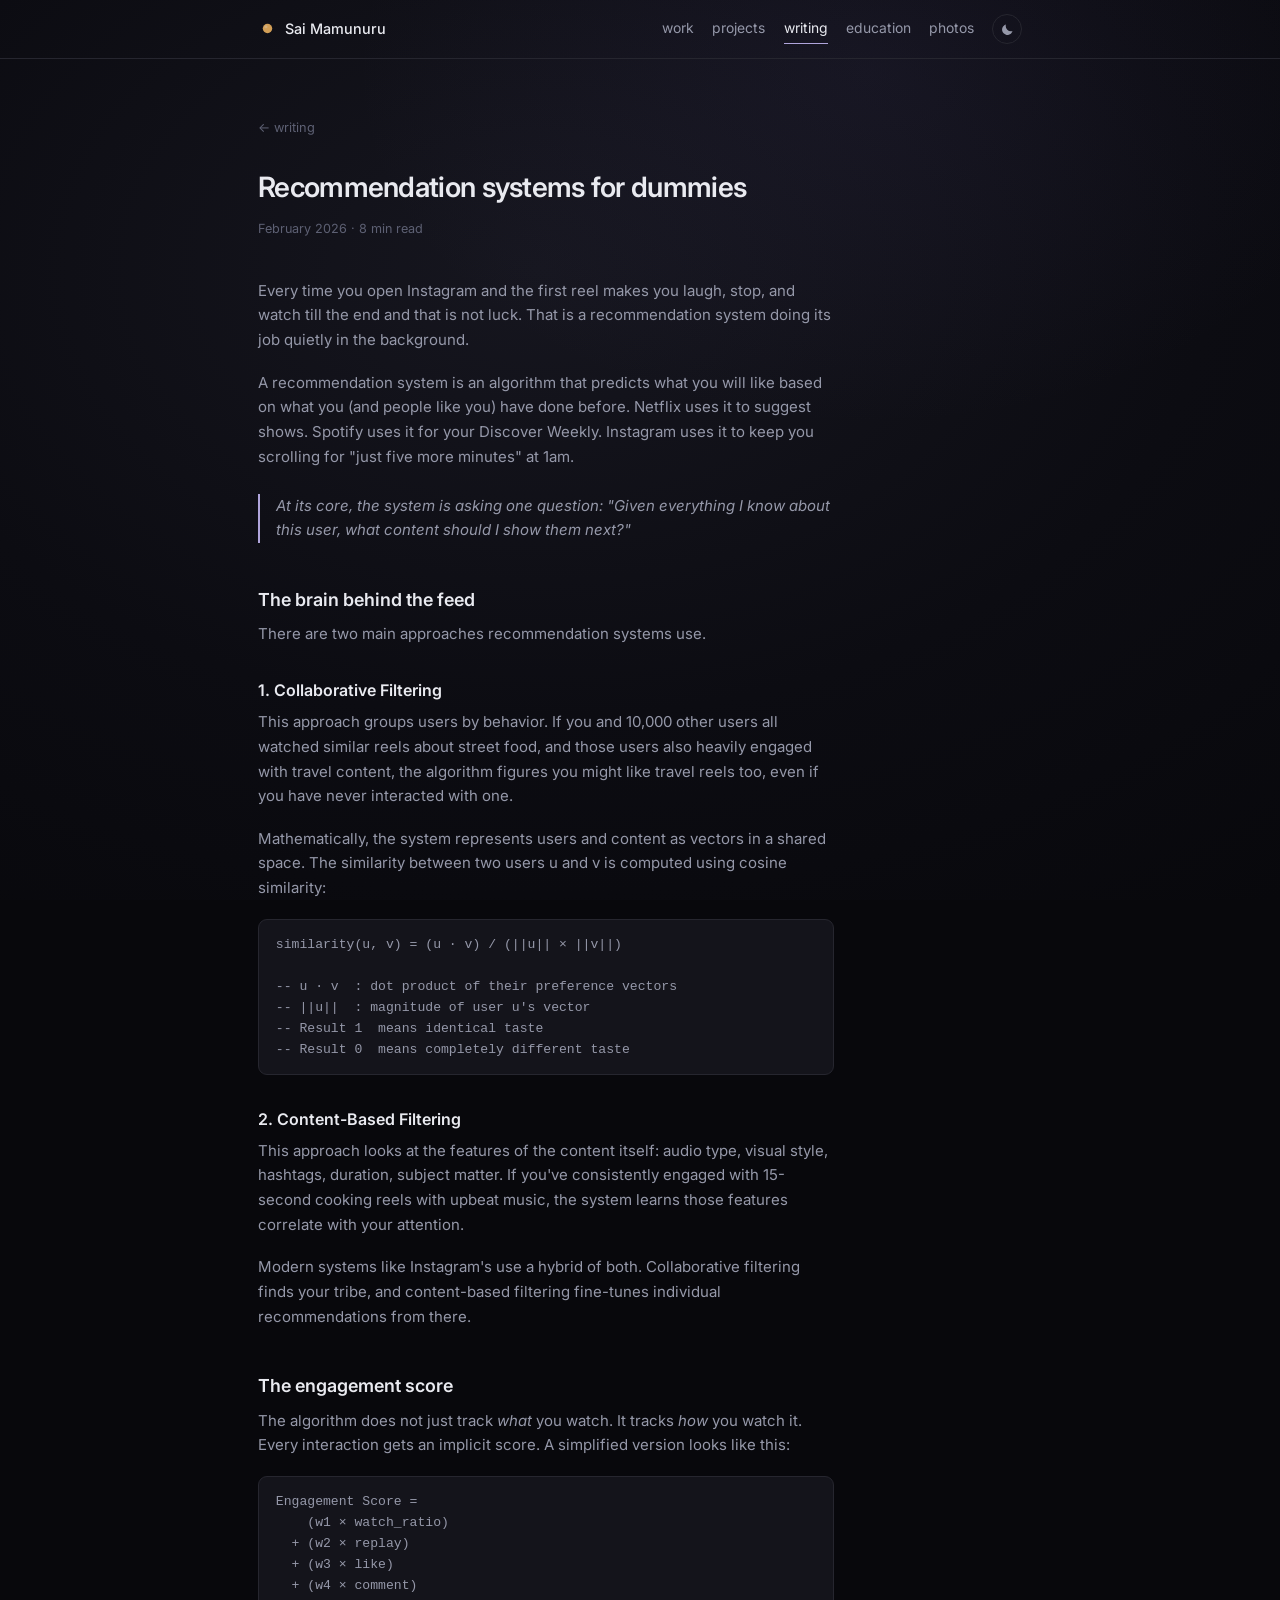
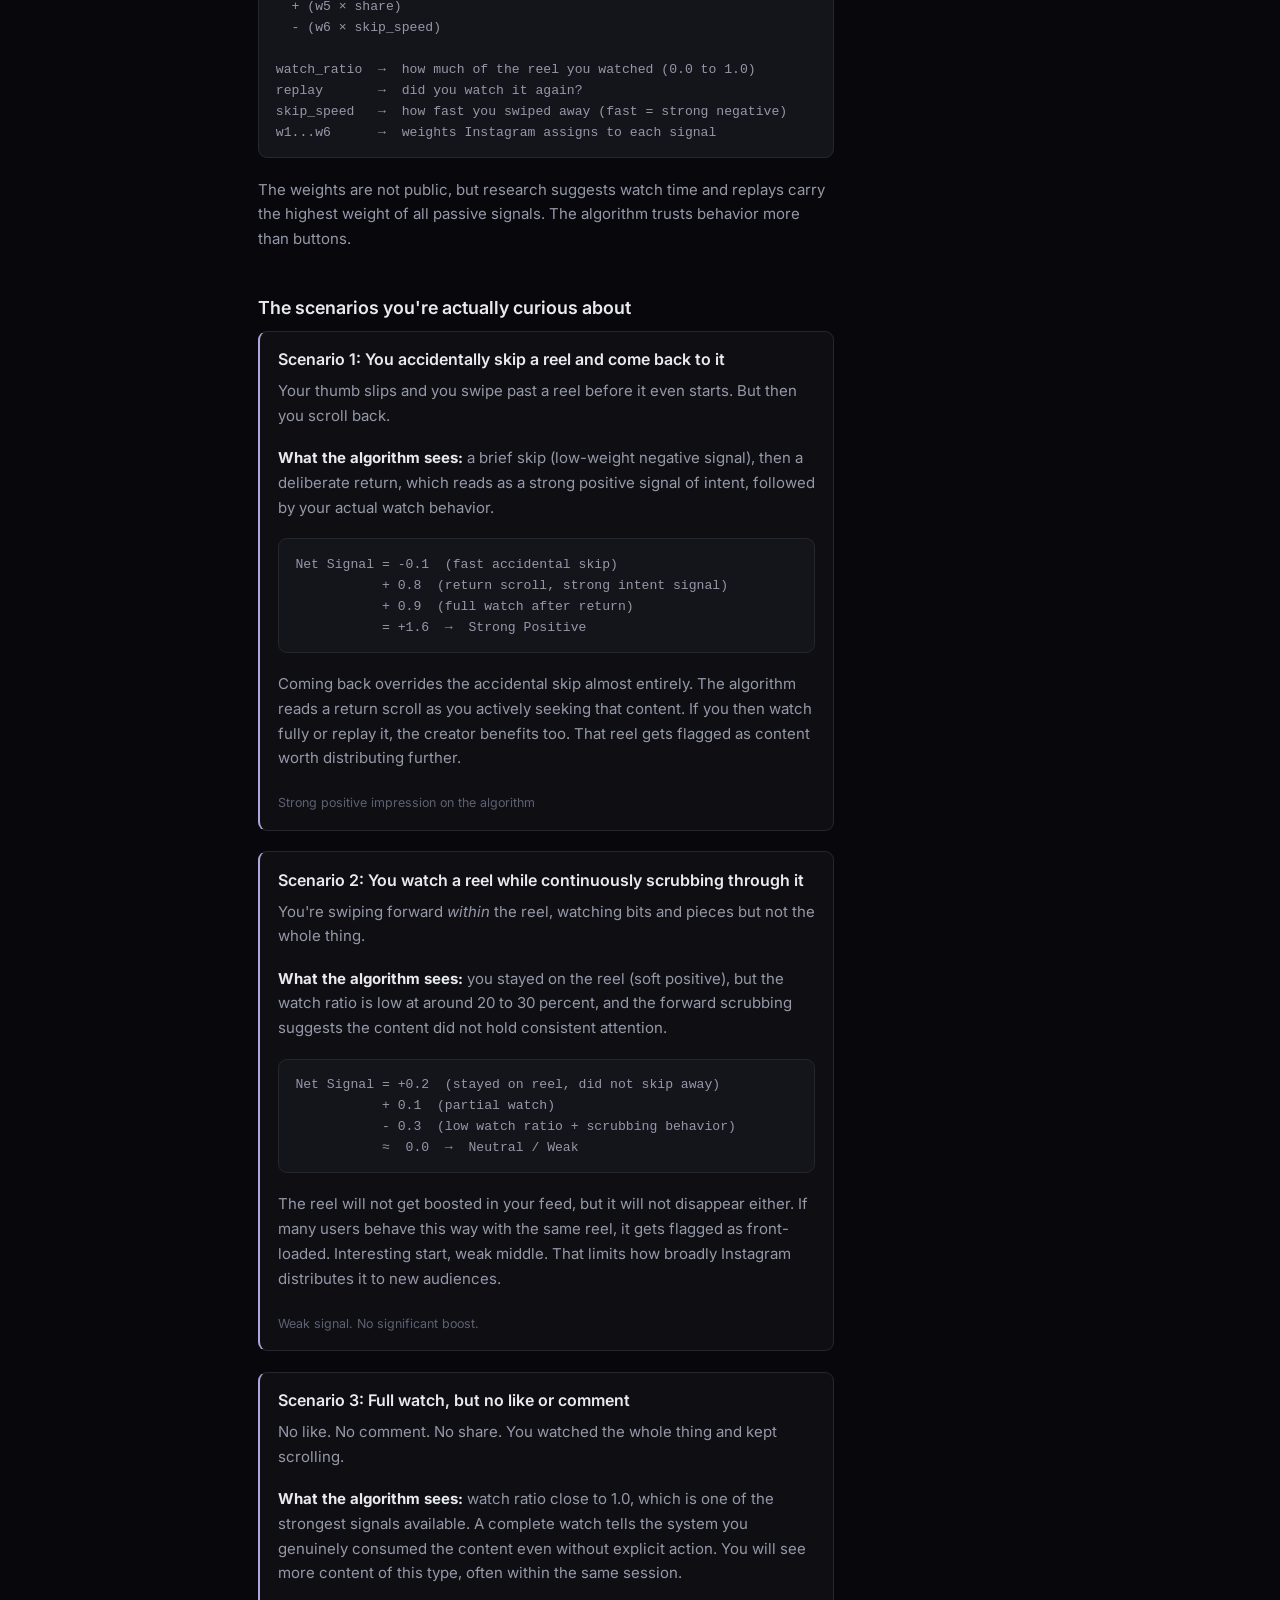
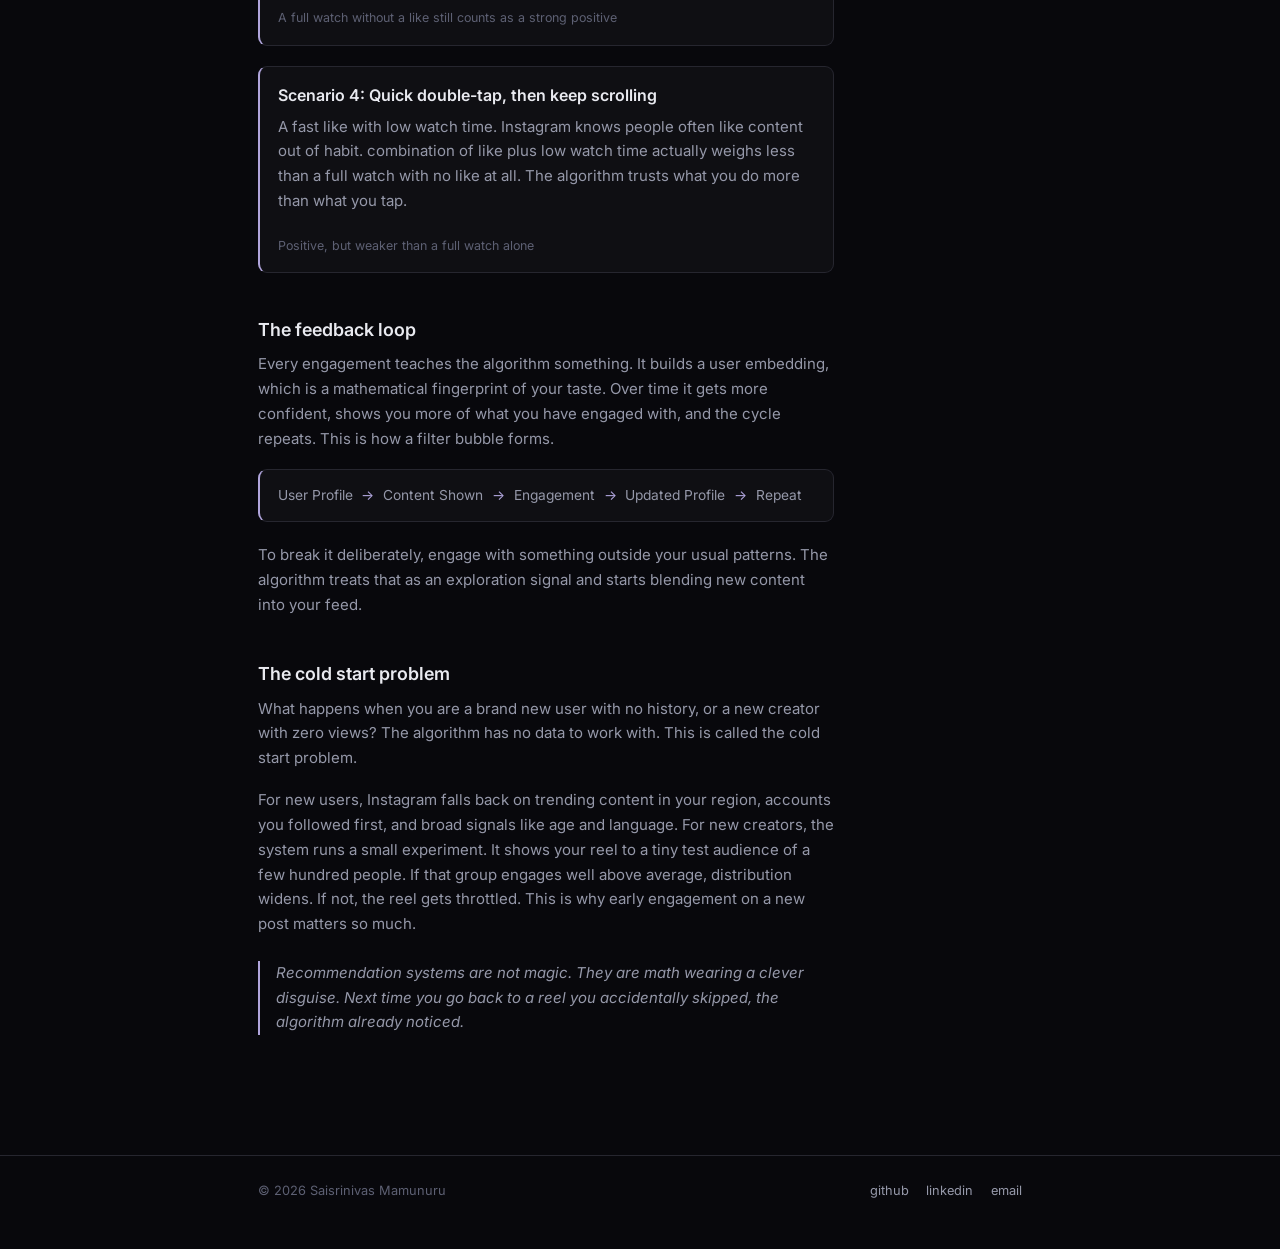
==== commit ba905df6: "feat: add day/night theme toggle across all pages Defaults to night; toggle in the header (floating " ====
--- a/blog-recommendation-systems.html
+++ b/blog-recommendation-systems.html
@@ -6,6 +6,7 @@
 <title>Recommendation systems for dummies — Saisrinivas Mamunuru</title>
 <meta name="description" content="How Instagram's algorithm actually works.">
 <link rel="icon" type="image/svg+xml" href="favicon.svg">
+<script src="theme.js"></script>
 <link rel="preconnect" href="https://fonts.googleapis.com">
 <link rel="preconnect" href="https://fonts.gstatic.com" crossorigin>
 <link href="https://fonts.googleapis.com/css2?family=Inter:wght@400;500;600&display=swap" rel="stylesheet">
@@ -22,13 +23,19 @@
       </svg>
       Sai Mamunuru
     </a>
-    <nav>
-      <a href="experience.html">work</a>
-      <a href="projects.html">projects</a>
-      <a href="blog.html" aria-current="page">writing</a>
-      <a href="education.html">education</a>
-      <a href="photography.html">photos</a>
-    </nav>
+    <div class="top-right">
+      <nav>
+        <a href="experience.html">work</a>
+        <a href="projects.html">projects</a>
+        <a href="blog.html" aria-current="page">writing</a>
+        <a href="education.html">education</a>
+        <a href="photography.html">photos</a>
+      </nav>
+      <button class="theme-toggle" type="button" aria-label="Toggle day and night theme" title="Toggle theme">
+        <svg class="moon" width="15" height="15" viewBox="0 0 24 24" fill="none" aria-hidden="true"><path d="M20 14.5A8.5 8.5 0 0 1 9.5 4a8.5 8.5 0 1 0 10.5 10.5z" fill="currentColor"/></svg>
+        <svg class="sun-i" width="15" height="15" viewBox="0 0 24 24" fill="none" aria-hidden="true"><circle cx="12" cy="12" r="4.6" fill="currentColor"/><g stroke="currentColor" stroke-width="1.6" stroke-linecap="round"><path d="M12 2.5v2.4M12 19.1v2.4M21.5 12h-2.4M4.9 12H2.5M18.4 5.6l-1.7 1.7M7.3 16.7l-1.7 1.7M18.4 18.4l-1.7-1.7M7.3 7.3 5.6 5.6"/></g></svg>
+      </button>
+    </div>
   </div>
 </header>
 
--- a/styles.css
+++ b/styles.css
@@ -11,9 +11,33 @@
   --accent: #b0a5dc;
   --card: #14141b;
   --rule: #26262f;
+  --panel: rgba(20, 20, 27, 0.55);
+  --page-base: #08080c;
+  --page-bg:
+    radial-gradient(760px 520px at 68% 8%, rgba(88, 78, 140, 0.11) 0%, rgba(88, 78, 140, 0) 68%),
+    radial-gradient(1200px 800px at 42% 30%, #16161f 0%, #0c0c12 56%, #08080c 100%);
+  --photo-dim: 0.94;
+  --photo-dim-hover: 1.04;
   --sans: Inter, ui-sans-serif, -apple-system, BlinkMacSystemFont, "Segoe UI",
     Helvetica, sans-serif;
   --mono: ui-monospace, SFMono-Regular, "SF Mono", Menlo, monospace;
+}
+
+/* Morning: bright, toggled via the header button, held in localStorage. */
+:root[data-theme="day"] {
+  --ink: #2c2a3d;
+  --soft: #5e5c74;
+  --faint: #8d8ba3;
+  --accent: #6f5aa8;
+  --card: #fbf4ea;
+  --rule: #e6ddf0;
+  --panel: rgba(255, 250, 240, 0.6);
+  --page-base: #fdf1e4;
+  --page-bg:
+    radial-gradient(900px 620px at 65% 4%, rgba(255, 214, 150, 0.5) 0%, rgba(255, 214, 150, 0) 62%),
+    linear-gradient(180deg, #cfe4f7 0%, #eaf3fb 30%, #fdf1e4 68%, #ffe6cf 100%);
+  --photo-dim: 1;
+  --photo-dim-hover: 1.03;
 }
 
 *,
@@ -26,7 +50,7 @@
   -webkit-text-size-adjust: 100%;
   /* The body gradient is viewport-fixed, so anything past one screen height
      would fall through to white without a base colour here. */
-  background: #08080c;
+  background: var(--page-base);
 }
 
 body {
@@ -34,11 +58,10 @@
   color: var(--ink);
   font: 400 15px/1.65 var(--sans);
   -webkit-font-smoothing: antialiased;
-  background:
-    radial-gradient(760px 520px at 68% 8%, rgba(88, 78, 140, 0.11) 0%, rgba(88, 78, 140, 0) 68%),
-    radial-gradient(1200px 800px at 42% 30%, #16161f 0%, #0c0c12 56%, #08080c 100%);
+  background: var(--page-bg);
   background-attachment: fixed;
   min-height: 100vh;
+  transition: background 0.6s ease, color 0.4s ease;
 }
 
 a {
@@ -53,6 +76,7 @@
 
 .top {
   border-bottom: 1px solid var(--rule);
+  transition: border-color 0.4s ease;
 }
 
 .top .wrap {
@@ -64,6 +88,13 @@
   flex-wrap: wrap;
 }
 
+.top-right {
+  display: flex;
+  align-items: center;
+  gap: 1.1rem;
+  flex-wrap: wrap;
+}
+
 .wrap {
   max-width: 820px;
   margin: 0 auto;
@@ -113,6 +144,54 @@
 .top nav a[aria-current="page"] {
   color: var(--ink);
   border-bottom-color: var(--accent);
+}
+
+/* ---------- theme toggle ---------- */
+
+.theme-toggle {
+  position: relative;
+  flex: 0 0 auto;
+  width: 30px;
+  height: 30px;
+  border-radius: 50%;
+  border: 1px solid var(--rule);
+  background: transparent;
+  color: var(--soft);
+  padding: 0;
+  display: grid;
+  place-items: center;
+  cursor: pointer;
+  transition: border-color 0.4s ease, color 0.25s ease;
+}
+
+.theme-toggle:hover {
+  border-color: var(--accent);
+  color: var(--accent);
+}
+
+.theme-toggle svg {
+  position: absolute;
+  transition: opacity 0.35s ease, transform 0.45s ease;
+}
+
+.theme-toggle .moon {
+  opacity: 1;
+  transform: rotate(0deg) scale(1);
+}
+
+.theme-toggle .sun-i {
+  opacity: 0;
+  transform: rotate(-90deg) scale(0.6);
+}
+
+:root[data-theme="day"] .theme-toggle .moon {
+  opacity: 0;
+  transform: rotate(90deg) scale(0.6);
+}
+
+:root[data-theme="day"] .theme-toggle .sun-i {
+  opacity: 1;
+  transform: rotate(0deg) scale(1);
 }
 
 main {
@@ -157,10 +236,11 @@
 
 .job {
   display: grid;
-  grid-template-columns: 2.6rem 1fr;
+  grid-template-columns: 5rem 1fr;
   gap: 1.1rem;
   padding: 1.5rem 0;
   border-bottom: 1px solid var(--rule);
+  transition: border-color 0.4s ease;
 }
 
 .job:last-child {
@@ -168,17 +248,23 @@
 }
 
 .badge {
-  width: 2.6rem;
-  height: 2.6rem;
+  width: 5rem;
+  height: 3.4rem;
   border-radius: 10px;
-  border: 1px solid var(--rule);
-  background: var(--card);
-  display: grid;
-  place-items: center;
-  font-size: 0.68rem;
-  font-weight: 600;
-  color: var(--soft);
-  letter-spacing: 0.02em;
+  background: #fff;
+  display: flex;
+  align-items: center;
+  justify-content: center;
+  padding: 0.45rem 0.5rem;
+}
+
+.badge img {
+  max-width: 100%;
+  max-height: 100%;
+  width: auto;
+  height: auto;
+  object-fit: contain;
+  display: block;
 }
 
 .job-head {
@@ -213,28 +299,33 @@
   font-size: 0.93rem;
 }
 
-.job ul {
+.job ul,
+.entry ul {
   margin: 0.5rem 0 0;
   padding-left: 1.05rem;
   color: var(--soft);
   font-size: 0.92rem;
 }
 
-.job li {
+.job li,
+.entry li {
   margin-bottom: 0.42rem;
 }
 
-.job li::marker {
-  color: var(--faint);
-}
-
-.job a {
+.job li::marker,
+.entry li::marker {
+  color: var(--faint);
+}
+
+.job a,
+.entry li a {
   color: var(--accent);
   text-decoration: none;
   border-bottom: 1px solid rgba(176, 165, 220, 0.3);
 }
 
-.job a:hover {
+.job a:hover,
+.entry li a:hover {
   border-bottom-color: var(--accent);
 }
 
@@ -251,7 +342,7 @@
   border-radius: 13px;
   background: var(--card);
   overflow: hidden;
-  transition: border-color 0.2s ease, transform 0.2s ease;
+  transition: border-color 0.2s ease, transform 0.2s ease, background-color 0.4s ease;
 }
 
 .card:hover {
@@ -273,10 +364,20 @@
   padding: 0.5rem;
 }
 
+.shot:has(img) {
+  background: #fff;
+  padding: 1.15rem;
+  display: flex;
+  align-items: center;
+  justify-content: center;
+}
+
 .shot img {
-  width: 100%;
-  height: 100%;
-  object-fit: cover;
+  max-width: 100%;
+  max-height: 100%;
+  width: auto;
+  height: auto;
+  object-fit: contain;
   display: block;
 }
 
@@ -315,6 +416,7 @@
   border: 1px solid var(--rule);
   border-radius: 5px;
   padding: 0.06rem 0.42rem;
+  transition: border-color 0.4s ease;
 }
 
 .btns {
@@ -342,6 +444,13 @@
 .entry {
   padding: 1.5rem 0;
   border-bottom: 1px solid var(--rule);
+  transition: border-color 0.4s ease;
+}
+
+.entry:has(.badge) {
+  display: grid;
+  grid-template-columns: 5rem 1fr;
+  gap: 1.1rem;
 }
 
 .entry:last-child {
@@ -419,12 +528,12 @@
   border-radius: 8px;
   border: 1px solid var(--rule);
   background: var(--card);
-  filter: brightness(0.94);
-  transition: filter 0.3s ease;
+  filter: brightness(var(--photo-dim));
+  transition: filter 0.3s ease, border-color 0.4s ease;
 }
 
 .photos figure:hover img {
-  filter: brightness(1.04);
+  filter: brightness(var(--photo-dim-hover));
 }
 
 .photos figcaption {
@@ -516,7 +625,8 @@
   border-radius: 9px;
   padding: 0.9rem 1.1rem;
   margin: 0 0 1.3rem;
-  background: rgba(20, 20, 27, 0.55);
+  background: var(--panel);
+  transition: background-color 0.4s ease, border-color 0.4s ease;
 }
 
 .scenario h3 {
@@ -570,6 +680,7 @@
   padding: 1.5rem 0 3rem;
   font-size: 0.8rem;
   color: var(--faint);
+  transition: border-color 0.4s ease;
 }
 
 .foot .wrap {
